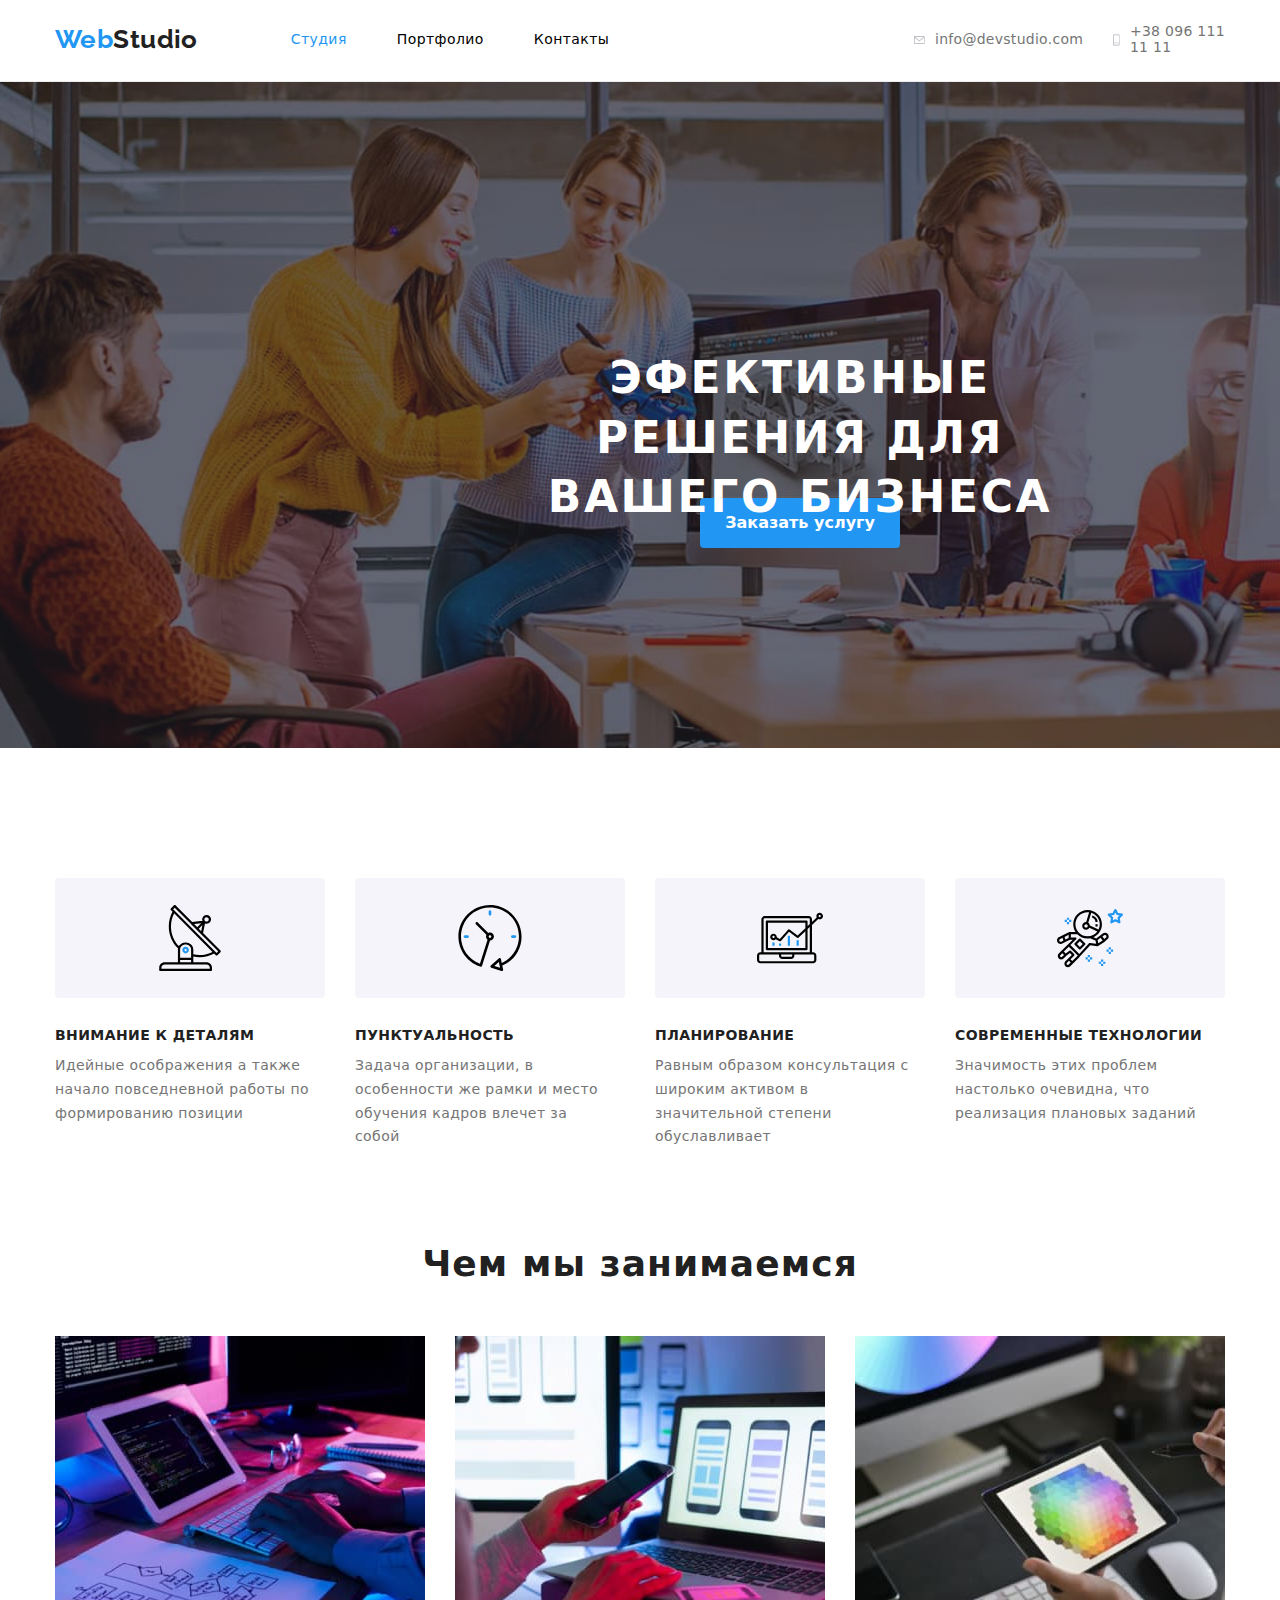
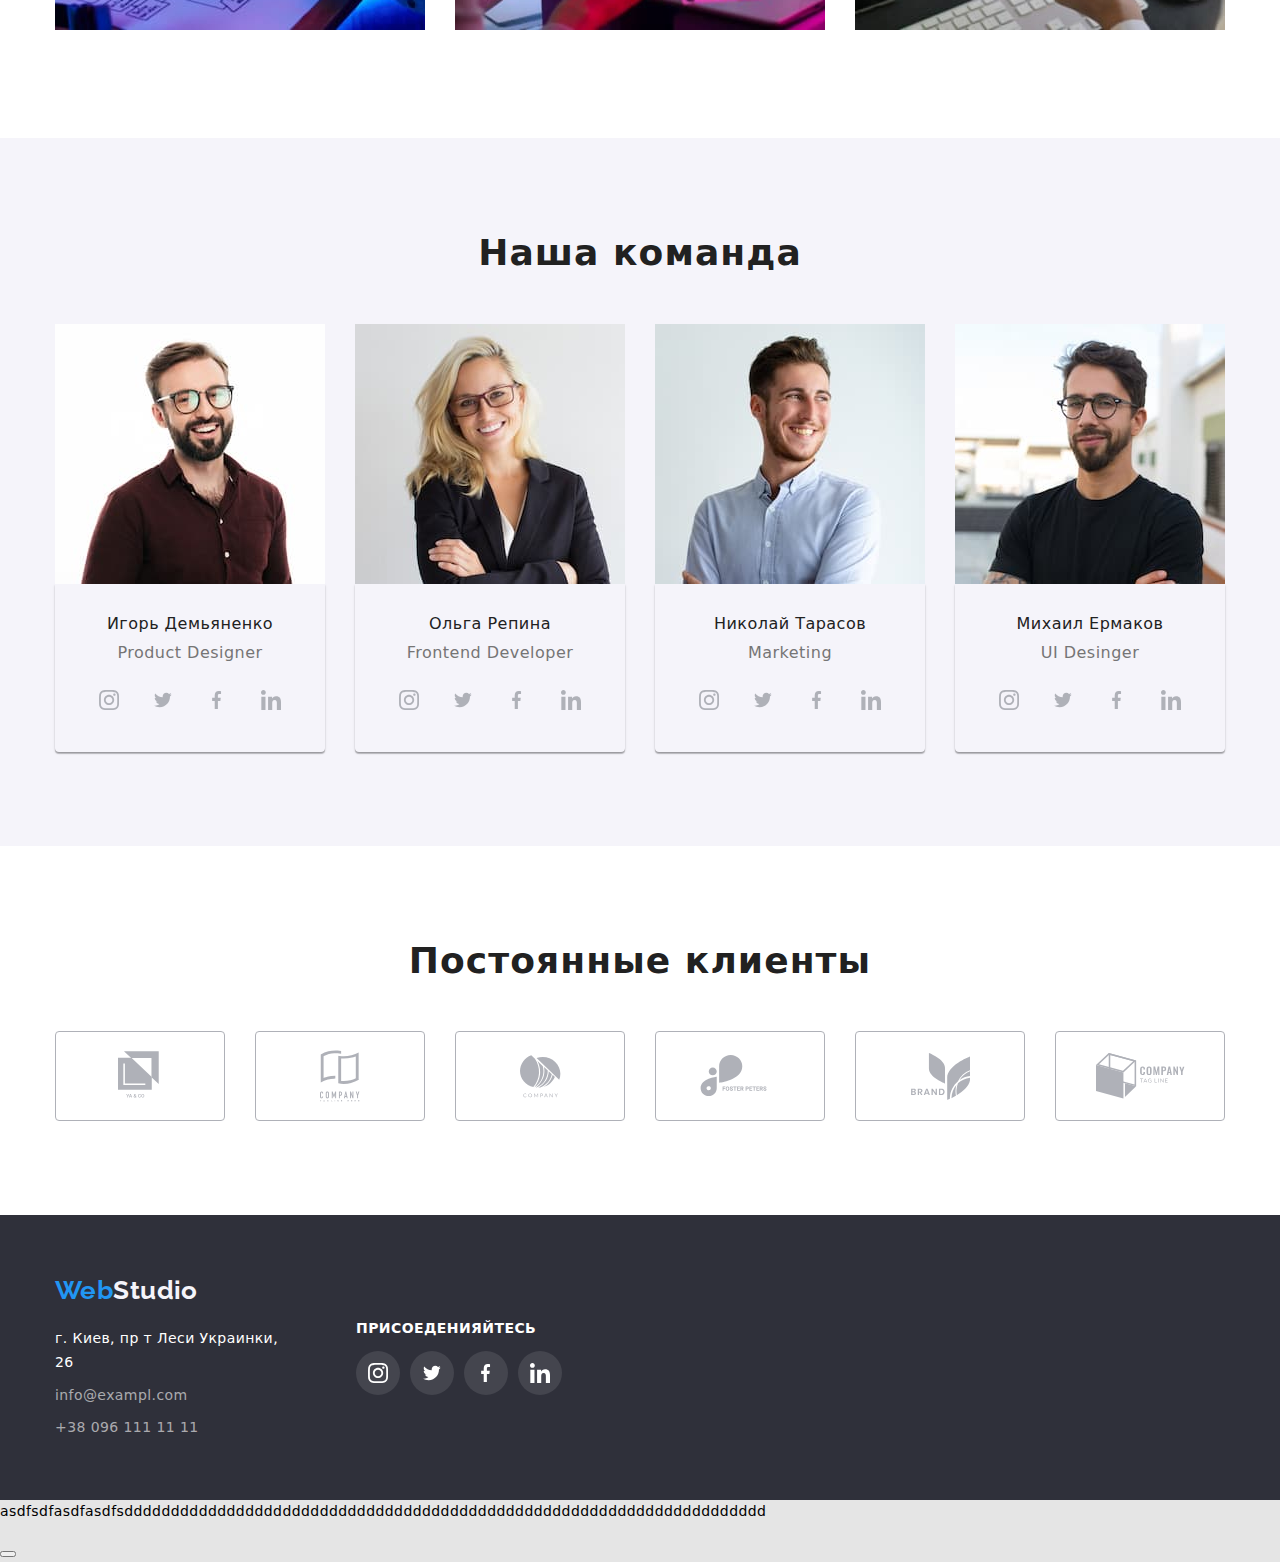
==== index.html @ e620c133 "карточки" ====
<!DOCTYPE html>
<html lang="ru">

<head id="head">
    <meta charset="UTF-8">
    <meta http-equiv="X-UA-Compatible" content="IE=edge">
    <meta name="viewport" content="width=device-width, initial-scale=1.0">
    <title>Document</title>
    <link href="./css/styles.css" rel="stylesheet">
    <link
        href="https://fonts.googleapis.com/css2?family=Raleway:wght@700&family=Roboto:wght@400;500;700;900&display=swap"
        rel="stylesheet">
        <link rel="stylesheet" href="https://cdnjs.cloudflare.com/ajax/libs/modern-normalize/0.2.0/modern-normalize.min.css" />
</head>

<body>
    <header id="dd" class="header new-header">
        <div class="container">
        <nav class="site-nav-a">
            <a class="item-c site-nav link link-web link-black" href="#smd">Web<span>Studio</span></a>
               <ul class="mar site-nav">
                <li class="item">
                    <a class="hd link link-blue"
                        href="https://yakiv88.github.io/goit-markup-hw-01/"><span>Студия</span></a>
                </li>
                <li class="item">
                    <a class="hd link link-blue" href="portfolio.html">Портфолио</a>
                </li>
                <li class="item">
                    <a class=" hd link link-blue" href="">Контакты</a>
                </li> 
            </ul>
        
        </nav>
        <div class="conteiner-u">
         
                <svg class="link-icon-heder  " width="16" height="12">
                    <use href="./images/sprite.svg#icon-mail"></use>
            </svg>
            <a class="cm-header-first item-a link link-blue ul-link-blu kontakt" href="mailto:info@devstudio.com">info@devstudio.com</a>
            
     
            <svg class="link-icon-heder  " width="10" height="16">
                <use href="./images/sprite.svg#icon-mobilka"></use>
            </svg>
                      <a class=" item-b icon-b-header one-item link link-blue ul-link-blu kontakt" href="tel:+380961111111">
            +38 096 111 11 11
                </a>
        </div>
    
        </div>
    </header>
    <main>
        <section class="hero">
            <div class="hero-container">
            <h2 class="hero-name">Hero</h2>
              <div class="efect-hero-container"> 
                  <h1 class="hero-title ">Эфективные решения для вашего бизнеса</h1>
            </div> 
             <button class="button-hero"data-modal-open>Заказать услугу</button>
            </div>
        </section>
        <section class="os">
            <div class="spacial-container">
                    <h2 class=" os-title hero-name">Особенности</h2>
            <ul class="spacial-container-li li-nd">
                <li class="os-item">
                    <div class="container-os-antenna">
                        <svg class="icon-antenna" width="66" height="70">
                            <use href="./images/sprite.svg#icon-antenna"></use>
                        </svg>
                    </div>
                    <div class="os-item-container">
                     <h3 class="osob-h">Внимание к деталям</h3>
                    <p class="osob-p">Идейные осображения а также начало повседневной работы по формированию позиции</p>
                 </div>
                 <li class="os-item">
                        <div class="container-os-antenna">
                            <svg class="icon-antenna" width="66" height="70">
                                <use href="./images/sprite.svg#icon-clock-"></use>
                            </svg>
                        </div>
                    <div class="os-item-container">
                    <h3 class="osob-h">Пунктуальность</h3>
                    <p class="osob-p">Задача организации, в особенности же рамки и место обучения кадров влечет за собой
                    </p> 
                </div>
                </li >
                <li class="os-item">
                    <div class="container-os-antenna">
                        <svg class="icon-antenna" width="66" height="70">
                            <use href="./images/sprite.svg#icon-comp"></use>
                        </svg>
                    </div>
                    <div class="os-item-container">
                    <h3 class="osob-h">Планирование</h3>
                    <p class="osob-p">Равным образом консультация с широким активом в значительной степени обуславливает
                    </p>
                </div>
                </li>
                
                <li class="os-item">
                    <div class="container-os-antenna">
                        <svg class="icon-antenna" width="66" height="70">
                            <use href="./images/sprite.svg#icon-astronavt"></use>
                        </svg>
                    </div>
                    <div class="os-item-container">
                        <h3 class="osob-h">Современные технологии</h3>
                    <p class="p-end osob-p">Значимость этих проблем настолько очевидна, что реализация плановых заданий</p>
                </div>
                </li>
                </ul>
            </div>
            
        </section>
        <section class="we">
            <div class="container-we">
                <h2 class="section-title">Чем мы занимаемся</h2>
                    <ul class="we-ul li-nd">
                <li>
                    <img class="we-img" src="./images/1.jpg" width="370" height="294" alt="1">
                </li>
                <li>
                    <img  class="we-img" src="./images/2.jpg" width="370" height="294" alt="2">
                </li>
                <li>
                    <img  class="we-img" src="./images/3.jpg" width="370" height="294" alt="3">
                </li>
                    </ul>
                </div>
        </section>
            
        <section class="nk">
                       <div class="container-nk">
                   <h2 class="section-title">Наша команда</h2>
                 <ul class="ul-nk li-nd">
                <li class="nk-li">
                    <img class="foto-nk" src="./images/21.jpg" alt="Игорь Демьяненко" width="270" height="260">
                        <div class="container-nk-content">
                            <h3 class="comanda-h">Игорь Демьяненко</h3>
                            <p class="comanda-p">Product Designer</p>
                            <div class="container-nk-icon">
                                <a class="nk-item-link-icon nk-item-link-icon-first" href="" target="_blank" rel="noopener noreferrer">
                                    <svg class="nk-icon" width="20" height="20">
                                        <use href="./images/sprite.svg#icon-foto"></use>
                                    </svg></a>
                                    <a class="nk-item-link-icon" href="" target="_blank" rel="noopener noreferrer">
                                        <svg class="nk-icon" width="20 " height="16">
                                            <use href="./images/sprite.svg#icon-twitter"></use>
                                        </svg></a>
                                    <a class="nk-item-link-icon" href="" target="_blank" rel="noopener noreferrer">
                                        <svg class="nk-icon" width="10" height="20">
                                            <use href="./images/sprite.svg#icon-facebook"></use>
                                        </svg></a>
                                        <a class="nk-item-link-icon" href="" target="_blank" rel="noopener noreferrer">
                                            <svg class="nk-icon" width="20" height="20">
                                                <use href="./images/sprite.svg#icon-instagram"></use>
                                            </svg></a>
                            </div>
                        </div>
                </li>
                <li class="nk-li">
                    <img class="foto-nk" src="./images/22.jpg" alt="Ольга Репина" width="270" height="260">
                        <div class="container-nk-content">
                            <h3 class="comanda-h">Ольга Репина</h3>
                            <p class="comanda-p"> Frontend Developer</p>
                            <div class="container-nk-icon">
                                <a class="nk-item-link-icon nk-item-link-icon-first" href="" target="_blank" rel="noopener noreferrer">
                                    <svg class="nk-icon" width="20" height="20">
                                        <use href="./images/sprite.svg#icon-foto"></use>
                                    </svg></a>
                                <a class="nk-item-link-icon" href="" target="_blank" rel="noopener noreferrer">
                                    <svg class="nk-icon" width="20 " height="16">
                                        <use href="./images/sprite.svg#icon-twitter"></use>
                                    </svg></a>
                                <a class="nk-item-link-icon" href="" target="_blank" rel="noopener noreferrer">
                                    <svg class="nk-icon" width="10" height="20">
                                        <use href="./images/sprite.svg#icon-facebook"></use>
                                    </svg></a>
                                <a class="nk-item-link-icon" href="" target="_blank" rel="noopener noreferrer">
                                    <svg class="nk-icon" width="20" height="20">
                                        <use href="./images/sprite.svg#icon-instagram"></use>
                                    </svg></a>
                            </div>
                        </div>
                </li>
                <li class="nk-li">
                    <img class="foto-nk" src="./images/23.jpg" alt="Николай Тарасов" width="270" height="260">
                        <div class="container-nk-content">
                            <h3 class="comanda-h">Николай Тарасов</h3>
                            <p class="comanda-p"> Marketing</p>
                            <div class="container-nk-icon">
                                <a class="nk-item-link-icon nk-item-link-icon-first" href="" target="_blank" rel="noopener noreferrer">
                                    <svg class="nk-icon" width="20" height="20">
                                        <use href="./images/sprite.svg#icon-foto"></use>
                                    </svg></a>
                                <a class="nk-item-link-icon" href="" target="_blank" rel="noopener noreferrer">
                                    <svg class="nk-icon" width="20 " height="16">
                                        <use href="./images/sprite.svg#icon-twitter"></use>
                                    </svg></a>
                                <a class="nk-item-link-icon" href="" target="_blank" rel="noopener noreferrer">
                                    <svg class="nk-icon" width="10" height="20">
                                        <use href="./images/sprite.svg#icon-facebook"></use>
                                    </svg></a>
                                <a class="nk-item-link-icon" href="" target="_blank" rel="noopener noreferrer">
                                    <svg class="nk-icon" width="20" height="20">
                                        <use href="./images/sprite.svg#icon-instagram"></use>
                                    </svg></a>
                            </div>
                        </div>
                </li>
                <li class="nk-li">
                    <img class="foto-nk" src="./images/24.jpg" alt="Михаил Ермаков" width="270" height="260">
                        <div class="container-nk-content">
                            <h3 class="comanda-h">Михаил Ермаков</h3>
                            <p class="comanda-p">UI Desinger</p>
                         <div class="container-nk-icon">
                            <a class="nk-item-link-icon nk-item-link-icon-first" href="" target="_blank" rel="noopener noreferrer">
                                <svg class="nk-icon" width="20" height="20">
                                    <use href="./images/sprite.svg#icon-foto"></use>
                                </svg></a>
                            <a class="nk-item-link-icon" href="" target="_blank" rel="noopener noreferrer">
                                <svg class="nk-icon" width="20 " height="16">
                                    <use href="./images/sprite.svg#icon-twitter"></use>
                                </svg></a>
                            <a class="nk-item-link-icon" href="" target="_blank" rel="noopener noreferrer">
                                <svg class="nk-icon" width="10" height="20">
                                    <use href="./images/sprite.svg#icon-facebook"></use>
                                </svg></a>
                            <a class="nk-item-link-icon" href="" target="_blank" rel="noopener noreferrer">
                                <svg class="nk-icon" width="20" height="20">
                                    <use href="./images/sprite.svg#icon-instagram"></use>
                                </svg></a>
                         </div>
                        </div>
                </li>
            </ul>
                 </div>
        </section>

<section class="section-post">
    <div class="container-post">
            <h2 class="section-title-post">Постоянные клиенты</h2>
            <ul class="ul-post li-nd">
                <li class="clients-item-li">
                    <a class="clients-item-link link-item-first" href="" target="_blank" rel="noopener noreferrer">
                        <svg class="post-icon" width="45" height="50">
                            <use href="./images/sprite.svg#icon-logo1"></use>
                        </svg></a>
                </li>

                <li class="clients-item-li">
                    <a class="clients-item-link" href="" target="_blank" rel="noopener noreferrer">
                        <svg class="post-icon" width="40" height="52">
                            <use href="./images/sprite.svg#icon-logo2"></use>
                        </svg></a>
                </li>

                <li class="clients-item-li">
                    <a class="clients-item-link" href="" target="_blank" rel="noopener noreferrer">
                        <svg class="post-icon" width="41" height="43">
                            <use href="./images/sprite.svg#icon-logo3"></use>
                        </svg></a>
                </li>

                <li class="clients-item-li">
                    <a class="clients-item-link" href="" target="_blank" rel="noopener noreferrer">
                        <svg class="post-icon" width="80" height="42">
                            <use href="./images/sprite.svg#icon-logo4"></use>
                        </svg></a>
                </li>

                <li class="clients-item-li">
                    <a class="clients-item-link" href="" target="_blank" rel="noopener noreferrer">
                        <svg class="post-icon" width="59" height="47">
                            <use href="./images/sprite.svg#icon-logo5"></use>
                        </svg></a>
                </li>

                <li class="clients-item-li">
                    <a class="clients-item-link" href="" target="_blank" rel="noopener noreferrer">
                        <svg class="post-icon" width="89" height="46">
                            <use href="./images/sprite.svg#icon-logo6"></use>
                        </svg></a>
                </li>
             </ul>
     
    </div>
</section>


    </main>
    <footer class="footer">
        <div class="container-footer-generete">
                <div class="container-fu">
             <a class="link link-web white" href="#header">Web<span>Studio</span></a>
                    <address class="footer-adress footer-link-contact">г. Киев, пр т Леси Украинки, 26</address>
                        <ul class="ul-footer li-nd">
                            <li>
                            <a class="item-fu-mel link-blue footer-link-contact" href="mailto:info@exampl.com">info@exampl.com</a>
                            </li>
                             <li>
                            <a class="item-fu-tel link link-blue footer-link-contact" href="tel:+380961111111">+38 096 111 11 11</a>
                        </li>
                     </ul>
                </div>
        
         <div class="container-fu-two">
            <p class="title-fu-two">Присоеденияйтесь</p>
           <ul class="ul-card-fu-two">
               
               <li class="card-fu-two-li">
                    <a class="card-fu-two card-fu-two-first " href="" target="_blank" rel="noopener noreferrer">
                    <svg class="nk-icon" width="20" height="20">
                        <use href="./images/sprite.svg#icon-foto"></use>
                    </svg></a>
               </li>
                <li class="card-fu-two-li">
                           <a class="card-fu-two " href="" target="_blank" rel="noopener noreferrer">
                    <svg class="nk-icon" width="20 " height="16">
                        <use href="./images/sprite.svg#icon-twitter"></use>
                    </svg></a>
                </li>
                <li class="card-fu-two-li">
                    <a class="card-fu-two " href="" target="_blank" rel="noopener noreferrer">
                    <svg class="nk-icon" width="10" height="20">
                        <use href="./images/sprite.svg#icon-facebook"></use>
                    </svg></a>
                </li>
                <li class="card-fu-two-li">
                    <a class="card-fu-two " href="" target="_blank" rel="noopener noreferrer">
                    <svg class="nk-icon" width="20" height="20">
                        <use href="./images/sprite.svg#icon-instagram"></use>
                    </svg></a>
                </li>
 
           </ul>
                
              
                
               
         </div>
         </div>
    </footer>

    
    <div class="backdrop is-hidden" data-modal>
        <p> 
            asdfsdfasdfasdfsddddddddddddddddddddddddddddddddddddddddddddddddddddddddddddddddddddd
 
        </p>
        <button  data-modal-close>

        </button>

    </div>





<script src="./js/modal.js"></script>
</body>

</html>
---- css/styles.css ----
body {
  background-color:var(--brand-color);
  font-family: 'Roboto', sans-serif;
  font-style:Regular;
  font-size: 14px; 
  line-height: 1.71;
  letter-spacing: 0.03em;
   }

 
:root {
  --brand-color:#E5E5E5;
  --header-color:#FFFFFF;
  --nk-color:#F5F4FA;
  --hero-footer:#2F303A;
  --blue-color:#2196F3;
  --h-color:#212121;
  --brand-letter:#757575;

  --link-font:'Raleway', sans-serif;
  --title-h:font-weight: 500;
 }


h1,
h2,
h3,
h4,
h5,
h6,
p {
  margin-top: 0;
}

.li-nd li, .auth-nav li,
.site-nav li
{ 
  list-style: none;
}



/* -------header----------- */


.header {

  padding-top: 24px;
  padding-bottom: 25px;
  background-color:var(--header-color);
  font-weight: 500;
  border-bottom:1px solid #ECECEC;
}


.container {
  padding-left: 15px;
  padding-right: 15px;
  width: 1200px;
  display:flex;
  justify-items: space-between;
  margin-right: auto;
  margin-left: auto;
}

.site-nav-a {
  display: flex;
  align-items: center;
}

.site-nav  {
  display: flex;
  align-items: center;
}

.cm-header-first {
  margin-right: 30px;
}

.item-p {
  display:flex;

}
.conteiner-u {
  display:flex;
 align-items: center;
 margin-left: 305px;
 
}

.link-icon-heder {
  margin-right: 10px;
}

.site-nav .item +.item {
  margin-left: 50px;
}

.item-c {
  margin-left: 0px;
  margin-right: 93px;
}

.mar {
  margin-top: 0;
  margin-bottom: 0;
  margin-left: 0px;
  padding-left: 0px;
}


/* -----ИКОНКИ----- */
.item-a {
  margin-left: 0px;
  margin-right: 30px;
}

.item-a::before {
  display: inline;
  content: "";
  width: 16px;
  height: 12px; 
 fill:#afb1b8;
}

.item-b {
  margin-left: 0px;
  margin-right: 0px;
}

 .icon-b-header::before {
  display: inline;
  content: "";
  width: 10px;
  height: 16px; 
 }

.link-icon-heder{
  fill:#afb1b8
}

 .link-icon-heder:hover,
.link-icon-heder:focus {
  fill:var(--blue-color);
  cursor: pointer;
}


.link {
  text-decoration: none;
  color: inherit;
}
   
.ul-link-blu {
  line-height: 1.14;
  letter-spacing: 0.02em;
}
.kontakt {
   color:var(--brand-letter);
}


.hd {
padding-top:15px ;
padding-bottom:15px ;
}


.link-blue {
  text-decoration: none;
 
}

.link-blue span {
  color:var(--blue-color);
}

.link-blue:hover,
.link-blue:focus {
  color:var(--blue-color);
}


.link-heder-a {

  padding: 0;
  margin: 0;
  list-style: none;
  display:block
}




/* Cекция герой */

.hero {
  
   padding-bottom:200px;
   padding-top: 200px;
   padding-left:1;
padding-right: 1;
  /* background-color:var(--hero-footer); */
 min-width: 1600px;
   background-image: linear-gradient(rgba(47, 48, 58, 0.4), rgba(47, 48, 58, 0.4)), url('../images/фон героя.jpg');
  /* background-image:linear-gradient(var(--hero-footer),rgba(47, 48, 58, 0.4)),url('../images/фон героя.jpg') ;  */
  background-size: cover;
 
background-attachment: scroll;
   background-position:center;
  background-repeat: no-repeat;


}



.hero-container {
    padding-left: 15px;
  padding-right: 15px;
  display: block;
  align-items: center;
  width: 1200px;
 padding-bottom: 0px;
 padding-top: 15px;
   margin-right: auto;
  margin-left: auto;
}

.hero-name {
  visibility:hidden;
  margin-bottom: 0px;
  padding-top: 0px;}


 .efect-hero-container  {
     padding-right:auto;
   padding-left: auto;
   /* padding-right: 252px;
   padding-left: 252px; */
  display: block;
  min-width: 696px;
  height: 120px;

  margin-top:15px; 
  margin-bottom:30px ;
  padding-right: 265px;
  padding-left: 265px;
}


.hero-title {
  font-weight: 900;
  font-size: 44px;
  margin-top: 0px;
  margin-bottom: 0px;
  line-height: 1.36;
  text-transform: uppercase;
  text-align: center;
  letter-spacing: 0.06em;
  color:var(--header-color);
}


.button-hero {
  display: block;
   height: 50px;
  border-radius: 4px;
  min-width: 200px;
  margin-left: auto;
  margin-right: auto;
  font-weight: 700;
  font-size: 16px;
  background-color:var(--blue-color);
  color:var(--header-color);
  /* box-shadow: 0px 4px 4px rgba(0, 0, 0, 0.15); */
  border: none;

}

.button-hero:hover,
.button-hero:focus {
  background-color:darkblue;
/* background-color: #2196F3; */
border: none;
box-shadow: 0px 4px 4px rgba(0, 0, 0, 0.15);
}







/* секция ОСОБЕННОСТИ */

.os {
  background-color:var( --header-color) ;
 
   padding-top: 94px;
  padding-bottom:94px;
}


.spacial-container {
   padding-left: 15px;
  padding-right: 15px;
  display:block;
  width: 1200px;
   margin-right: auto;
  margin-left: auto;
}

.spacial-container-li {
  display: flex; 
  flex-wrap: wrap;
  padding-left: 0px;
  margin-bottom: 0px;
   margin-left: -30px;
  margin-top: -30px;
}


.os-item{

  margin-top: 30px;
  margin-left: 30px;
 flex-basis: calc((100% - 120px) / 4);
 }


 .os-item-container {
  width: 270px;
  width: 100%; 
  padding: 0;
  display: flex; 
  flex-direction: column;
 
 }

 

.os-title {
  display: flex;
  padding-top: 0px;
} 


 .osob-p {
    margin-right: 10px;
    margin-bottom: 0px;
    
}
 .p-end {
  margin-right: 0px;
}  

.os-item {
 display: flex;
 flex-direction:column;
  }

.osob-h {
  font-weight: 700;
  font-size: 14px;
  line-height: 1.14;
  text-transform: uppercase;
  color:var(--h-color);
  letter-spacing: 0.03em;
  margin-bottom: 10px;
}

.container-os-antenna {
  padding-top: 25px;
  padding-bottom: 25px;
  /* display: block; */
  border-radius: 4px;
  background-color:var(--nk-color);
  background-position: center;
  /* background-size: auto; */
   width: 270px;
  width: 100%; 
  height: 120px;
  padding: 0;
  display: flex; 
  align-items: center;
  justify-content:center;
  margin-bottom: 30px;

}

.icon-antenna {
width: 66px;
height: 70px;
outline: crimson;
}




/* секция МЫ */

.we {  
  background-color:var(--header-color);
 
  padding-bottom: 94px;
}

.container-we {
   padding-left: 15px;
  padding-right: 15px;
  width: 1200px;
  display: block;
  padding-top: 0px;
  margin-right: auto;
  margin-left: auto;
 }

.section-title {
  padding-bottom: 50px;
  margin-bottom: 0px;
}


.we-ul{
  display: flex;
  flex-wrap: wrap;
  /* display: block; */
  padding-left: 0px;
  margin-left: -30px;
  margin-top: -30px;
 }

.we-img {
display:block;
max-width: 100%;
height: auto;  

}
 
 .we-ul li {
  margin-left: 30px;
  margin-top: 30px;
  flex-basis: calc((100% - 90px) / 3);
 
  } 







/* СЕКЦИЯ НАША КОМАНДА */

.nk {
    
  background-color:var(--nk-color);
  padding-bottom:94px;
  padding-top: 94px;
}



.container-nk {
   padding-left: 15px;
  padding-right: 15px;
  width: 1200px;
  display: block;
  margin-right: auto;
  margin-left: auto;
}


.ul-nk {

  display: flex; 
  flex-wrap: wrap;
  padding-left: 0px;
  margin-bottom: 0px;
   margin-left: -30px;
  margin-top: -30px;
  /* text-align: center ; */
}

.ul-nk li {
   margin-top: 30px;
  margin-left: 30px;
   flex-basis: calc((100% - 120px) / 4);


  }





.foto-nk {

display: block;
max-width: 100%;
height: auto;  
 margin: 0px;
  padding: 0px;
 
}

.container-nk-content {
    display: flex;
 /* padding-left: auto;
 padding-right: auto; */
    flex-direction: column;
    justify-content: center;
   padding-top: 30px;
 padding-bottom: 30px;
 /* padding-left: 50px;
 padding-right: 50px; */
 width: 270px;
  box-shadow: 0px 1px 3px rgba(0, 0, 0, 0.12), 0px 1px 1px rgba(0, 0, 0, 0.14), 0px 2px 1px rgba(0, 0, 0, 0.2);
border-radius: 0px 0px 4px 4px;
 /* text-align: center;  */
 
 }





.container-nk-icon {
justify-content:  center;
  margin: 0px;
  display: flex;
   width: 206px;
   width: 100%;
    

   /* margin-left: auto;
   margin-left: auto; */
}



.nk-item-link-icon {
 
  width: 44px;
  height: 44px;
  
    margin-left: 10px;
 }

 .nk-item-link-icon-first {
margin-left: 0px;
 }


 .nk-item-link-icon {

  display: flex;
  justify-content: center;
  align-items: center;
   fill:#afb1b8;
 }



.nk-item-link-icon:hover,
.nk-item-link-icon:focus {
  fill:var(--header-color);
  background-color:var(--blue-color);
  
  border: 1px solid var(--blue-color);
  border-radius: 50%;
}






.comanda-h, .comanda-p  {
   margin-left: auto;
  margin-right: auto; 
  margin-bottom: 0px;
}




.comanda-h {
  font-weight: 500;
  font-size: 16px;
  line-height: 1.19;
  letter-spacing: 0.03em;
  color:var(--h-color);
  margin-bottom: 10px;
}



.section-title {
  font-weight: 700;
  font-size: 36px;
  line-height: 1.17;
  text-align: center;
  letter-spacing: 0.03em;
  color:var(--h-color);
}



.osob-p {
  font-weight:400;
  font-size: 14px;
  line-height: 1.71;
  letter-spacing: 0.03em;
  color:var(--brand-letter);
 }

  .comanda-p {
   font-weight:400;
   font-size: 16px;
   line-height: 1.19;
   letter-spacing: 0.03em;
   color:var(--brand-letter);
   margin-bottom: 16px;
 }






/* ----ПОСТОЯННЫЕ КЛИЕНТЫ-----*/


.section-post {
  background-color:var( --header-color) ;
 
   padding-top: 94px;
  padding-bottom:94px;
}


.container-post {
  flex-direction: column;
justify-content: center ;
 
  padding-left: 15px;
  padding-right: 15px;
  display:block;
  width: 1200px;
  margin-right: auto;
  margin-left: auto;
}



.section-title-post {
  text-align: center;
    margin-bottom: 50px;
 font-weight: 700; 
  line-height: 1.16;
font-style: normal;
 font-size: 36px;
letter-spacing: 0.03em;
color: #212121;


}


.ul-post {
  display: flex;
  margin: 0;
  padding: 0;
}


.clients-item-link{
  
   
  background-color:#FFFFFF;
  background-position: center;


  display: flex;
  justify-content: center;
  align-items: center;
  width: 170px;
  height: 90px;
  border: 1px solid #AFB1B8;
  border-radius: 4px;
  fill:#afb1b8;

  margin-left: 30px;

}
.link-item-first{
 margin-left:  0px;
}

.post-icon {
 background-color:var( --header-color) ;
}


.clients-item-link:hover,
.clients-item-link:focus {
  /* color:var(--blue-color); */
  fill:var(--blue-color);
  border: 1px solid var(--blue-color);
}

 


/* СЕКЦИЯ ПОДВАЛ */

/* ------ИКОНКИ ФУТЕРА-------- */

.container-footer-generete{ 
  display: flex;
flex-direction: row ;
justify-content: flex-start;
align-items:center;
   padding-left: 15px;
  padding-right: 15px;
   width: 1200px;
   margin-right: auto;
  margin-left: auto;
 
}


.container-fu {
  display: block;
  width: 231px;
  /* height: 81px;; */
}


.container-fu-two {  
  margin-left: 70px;
  display:flex;
  width: 206px;
  /* height: 80px; */
  flex-direction:column;
  justify-content: flex-start;
  /* align-items: center; */
   fill:var(--header-color);
   justify-content:  center;
}
 

 
.card-fu-two{
 display: flex;
  justify-content: center;
  align-items: center;
  width: 44px;
  height: 44px;
  margin-left: 10px;
   border: none;
   border-radius: 50%;
  background-color: rgba(255, 255, 255, 0.1);

 }

 .card-fu-two-first {
margin-left: 0px;
 }


.card-fu-two:hover,
.card-fu-two:focus {
  fill:var(--header-color);
  background-color:var(--blue-color);
  
  border: 1px solid var(--blue-color);
  border-radius: 50%;
}

 
.ul-card-fu-two {
  display: flex;
  list-style: none;
   
  margin: 0;
  padding: 0;
}
 


.title-fu-two {
  display: block;
  font-weight:700;
  font-size: 14px;
  line-height: 1.14;
  letter-spacing: 0.03em;
  text-transform: uppercase;
  color:var(--header-color); 
}



 /* .title-fu-two {
  display:flex;
  font-weight:700;
  font-size: 14px;
  line-height: 1.14;
  letter-spacing: 0.03em;
  text-transform: uppercase;
  color:var(--brand-letter);  
   */


.footer {
  
  background-color: var(--hero-footer);
  padding-bottom: 60px;
  padding-top: 60px;
}


.ul-footer {
  padding-left: 0px;
  margin-top: 0px;
  margin-bottom: 0px;
}

.container-fu a {
  display: block;
 
}
.white {
  margin-bottom: 20px;
}

.item-fu-mel {
  margin-bottom: 9px;
}

.footer-link-contact {
  font-weight: 400;
  font-size: 14px;
  line-height: 1.71;
  letter-spacing: 0.03em;
  color: rgba(255, 255, 255, 0.6);
}
  
.footer-adress {
  display: block;
  margin-bottom: 9px;
    font-style: normal;
  font-weight: 400;
  font-size: 14px;
  line-height: 1.71;
  letter-spacing: 0.03em;
  color:var(--header-color);
}

.link-web {
  font-family:var(--link-font);
  font-weight: 700;
  font-size: 26px;
  line-height: 1.2;
  color:var(--blue-color);
}

.link-black span {
  color: #212121;
}

.white span{
  color:#F5F4FA;
}


/* СЕКЦИЯ ПОРТФОЛИО ГЕРОЙ */



.hero-portfolio {
   background-color:var(--header-color);
 
  padding-top: 94px;
  padding-bottom: 94px;
}

.container-potfolio-hero {
   padding-left:15px;
  padding-right: 15px;
  display: flex;
  width: 1200px;
  display: block;
    padding-bottom:0px;
  /* padding-top: 44px; */
  margin-right: auto;
  margin-left: auto;
}

.portfolio-hero-name {
  padding: 0px;
  margin: 0px;
}


.ul-button {
  display: flex;
  margin: 0;
  padding-left: 0;
  justify-content:center;
  align-items:center;
}

.ul-button li {
  display: flex;
  
}

.filter-li {
  display: flex;
border-radius: 4px;
padding: 6px 22px;
  border: 0px;
   background:var(--nk-color);
}

.item-portfolio-filter {
  display: flex;
  margin-left: 8px;
}

.item-portfolio-filter:first-child {
  margin-left: 0px;
}


.filter-li:hover,
.filter-li:focus {
text-decoration: underline;
text-decoration-color:#2196F3;
background-color: #2196F3;
box-shadow: 0px 3px 1px rgba(0, 0, 0, 0.1), 0px 1px 2px rgba(0, 0, 0, 0.08), 0px 2px 2px rgba(0, 0, 0, 0.12);
border-radius: 4px;
color:var(--header-color);
}


.filter-li {
  font-family: 'Roboto', sans-serif;
  font-weight: 500;
  font-size: 16px;
  line-height: 1.62;
  letter-spacing: 0.03em;
  background-color:var(--nk-color);
  color:var(--h-color);
  }

.pointer {
  cursor: pointer;
}



/* раздел  карточки */





.container-card {
   padding-left:15px;
  padding-right: 15px;
   width: 1200px;
  display: block;
  padding-bottom:0px;
  padding-top: 50px;
  margin-right: auto;
  margin-left: auto;

}
.contain-card-link-a {
  display: flex;
  flex-wrap: wrap;
  text-decoration: none;
  margin: 0;
  padding: 0;

}

.project {
  display: flex; 
  flex-wrap: wrap;
  padding-left: 0px;
  margin-bottom: 0px;
   margin-left: -30px;
  margin-top: -30px;
}

.project-li {

  margin-top: 30px;
  margin-left: 30px;
 flex-basis: calc((100% - 90px) / 3);
 }



.foto-item-cart {
  display: block;
  max-width: 100%;
height: auto;  
 margin: 0px;
  padding: 0px;
}



.container-project-li {
  display: block;
 background-color: var(--header-color);
  padding-top: 20px;
  padding-bottom: 20px;
padding-left: 24px;
padding-right: 24px;
 border-bottom: 1px solid #EEEEEE;
  border-left: 1px solid #EEEEEE; 
  border-right: 1px solid #EEEEEE; 
  width: 370px;
 
}

.item-project-h {
margin-bottom: 4px;
   font-weight: 700;
  font-size: 18px;
  line-height: 2;
  letter-spacing: 0.06em;
  color:var(--h-color); 
}

.item-project-p {
  margin-bottom: 0px;
   font-weight: 400;
  font-size: 16px;
  line-height: 1.87;
  letter-spacing: 0.03em;
  color:var(--brand-letter);

}

.project-li a {
  /* display: flex ; */
  margin: 0px;
  padding: 0px;
}

.contain-card-link-a:hover,
.contain-card-link-a:focus {
 outline: none;
cursor: pointer;
color:var(--header-color);
box-shadow: 0px 1px 1px rgba(0, 0, 0, 0.12), 0px 4px 4px rgba(0, 0, 0, 0.06), 1px 4px 6px rgba(0, 0, 0, 0.16);
}.

/* ------ТЕХНОКРЯК--------НАЧАЛО */


 .project-li {
  position: relative;
  
}

  .card-trumb {
   position: relative;
   overflow: hidden;
 } 
  

  .kub {
  position: absolute;
  content:;
  left:0%;
  bottom:0%;
  width: 370px;
  height: 294px;
  background-color:rgba(33, 150, 243, 0.9);
  transform: translate(0%,0%);
  /* opacity: 0; */
  transition: 250ms cubic-bezier(0.4, 0, 0.2, 1);
  transform: translatey(100%);  
 
 }  

.content-texnocrack {
font-weight:400;
font-size: 18px;
line-height: 1.56;
letter-spacing: 0.03em;
color: #FFFFFF;
/* text-align: center; */
margin:0;
padding: 63px 24px;
}


.project-li:hover .kub {
  opacity: 1;
  transform: translatex(0%);
}  


















.page-title {
  font-weight: 900;
  font-size: 44px;
  line-height: 1.36;
  /* align:center; */
  letter-spacing: 0.06em;
  color:var(--header-color);
}
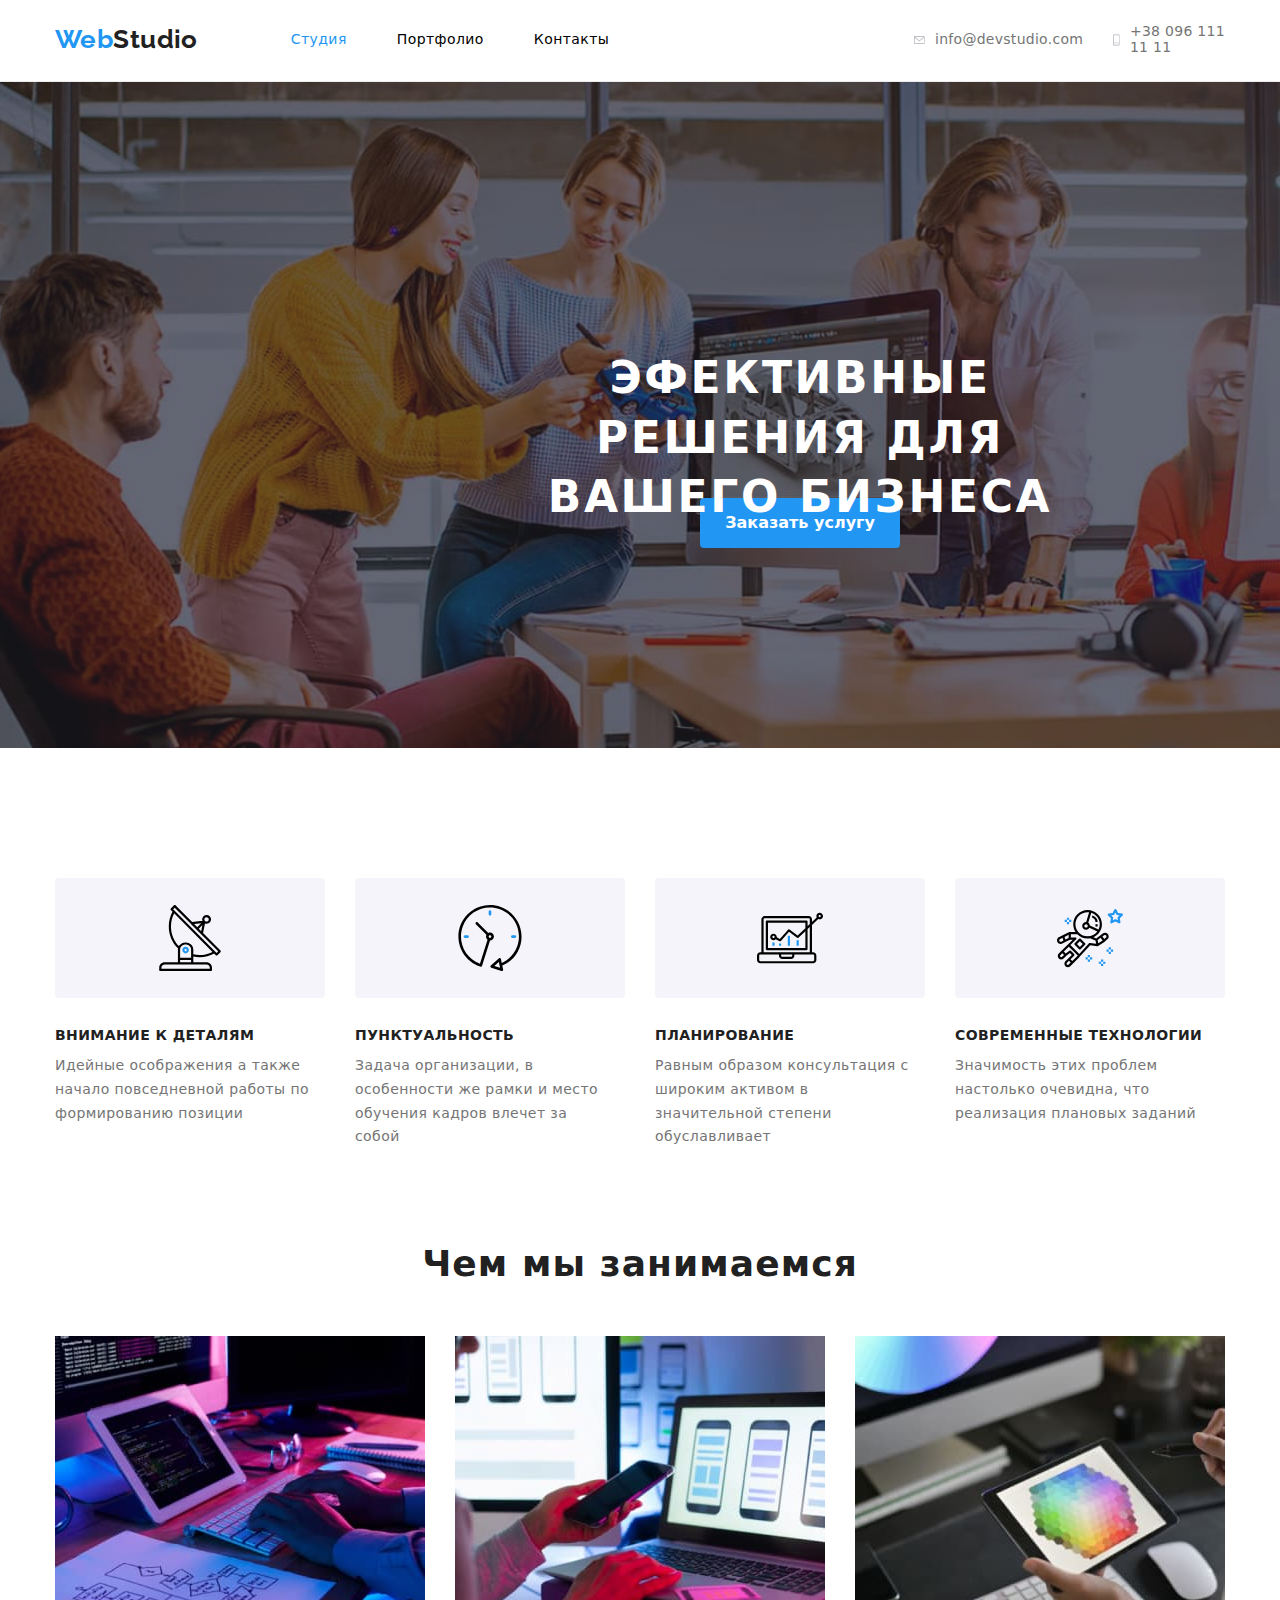
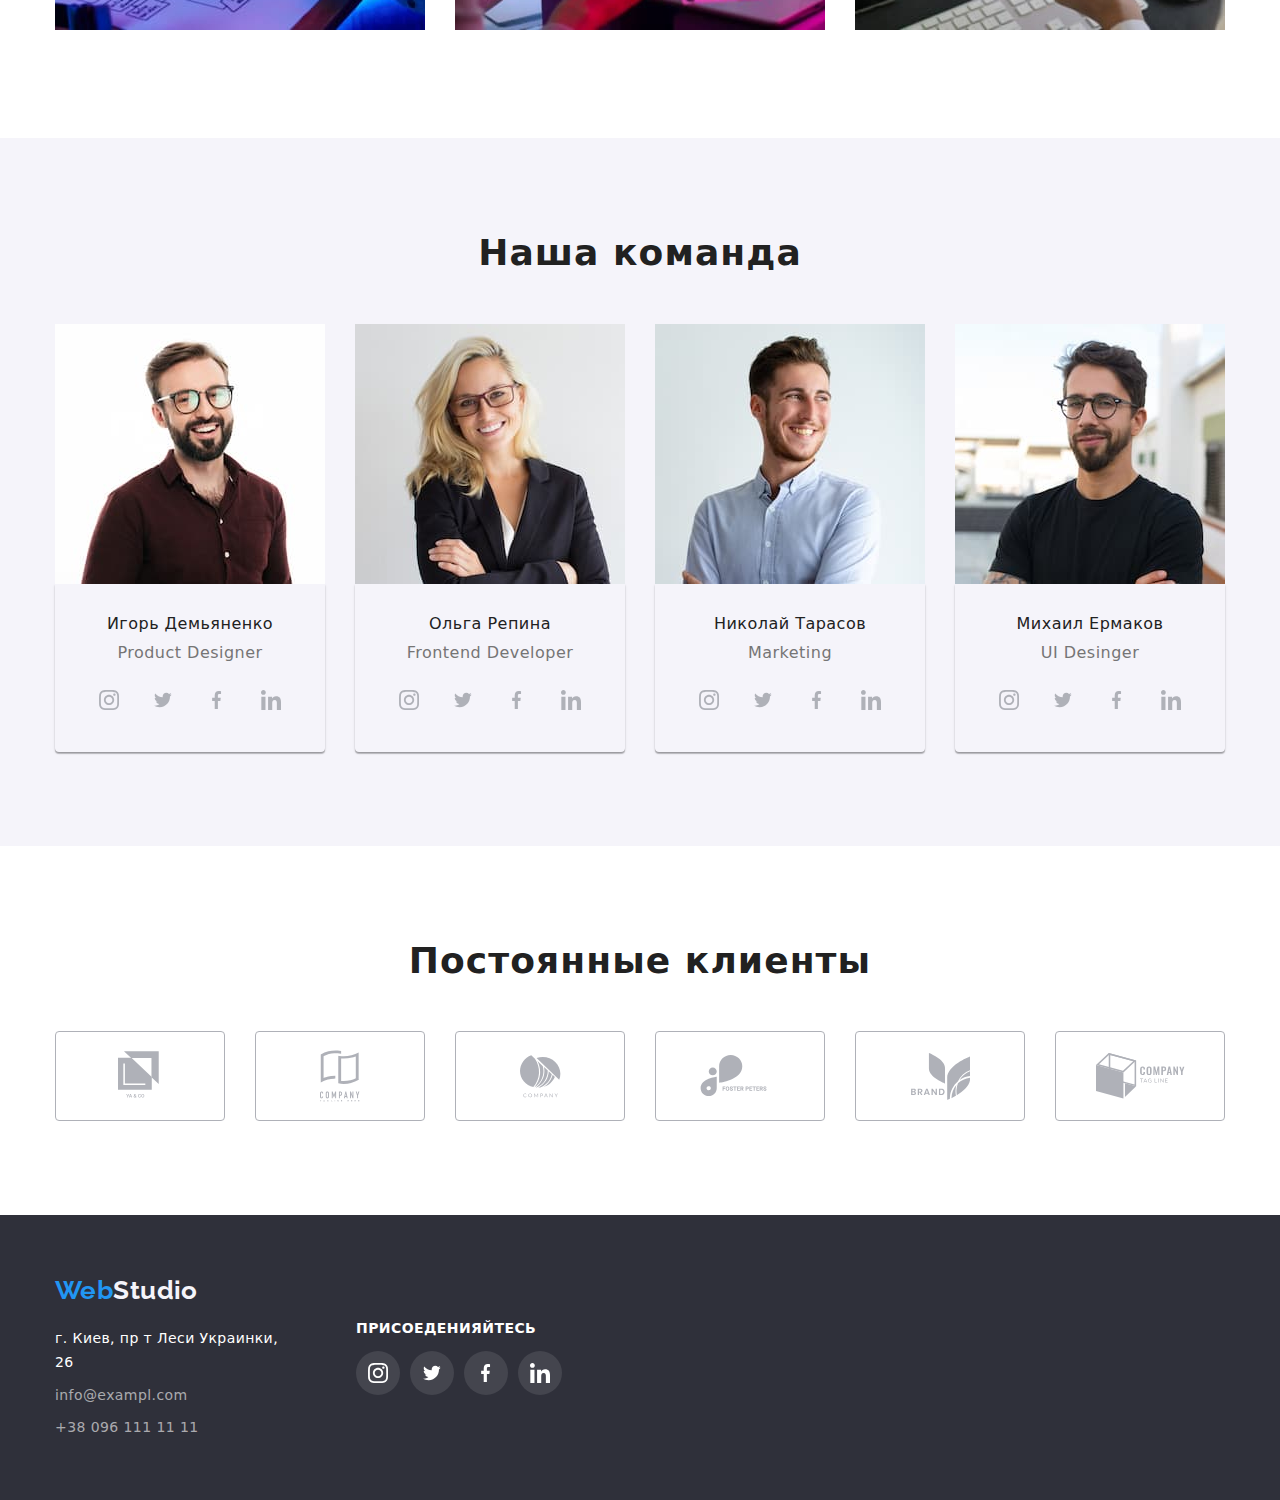
==== commit 94003ea0: "bacdrope" ====
--- a/index.html
+++ b/index.html
@@ -344,17 +344,20 @@
          </div>
     </footer>
 
-    
+   
     <div class="backdrop is-hidden" data-modal>
-        <p> 
-            asdfsdfasdfasdfsddddddddddddddddddddddddddddddddddddddddddddddddddddddddddddddddddddd
- 
-        </p>
-        <button  data-modal-close>
-
-        </button>
-
+       <div class="modal">
+
+       
+              <button class="close-bacdrop" data-modal-close>
+                <svg class="close-svg" width="30" height="30">
+                    <use href="./images/close.svg#icon-close"></use>
+                </svg>
+              </button>
+   
     </div>
+
+</div>
 
 
 
--- a/css/styles.css
+++ b/css/styles.css
@@ -196,21 +196,19 @@
 
 .hero {
   
-   padding-bottom:200px;
-   padding-top: 200px;
-   padding-left:1;
+  padding-bottom:200px;
+  padding-top: 200px;
+  padding-left:1;
 padding-right: 1;
   /* background-color:var(--hero-footer); */
  min-width: 1600px;
-   background-image: linear-gradient(rgba(47, 48, 58, 0.4), rgba(47, 48, 58, 0.4)), url('../images/фон героя.jpg');
+  background-image: linear-gradient(rgba(47, 48, 58, 0.4), rgba(47, 48, 58, 0.4)), url('../images/фон героя.jpg');
   /* background-image:linear-gradient(var(--hero-footer),rgba(47, 48, 58, 0.4)),url('../images/фон героя.jpg') ;  */
   background-size: cover;
  
 background-attachment: scroll;
-   background-position:center;
+  background-position:center;
   background-repeat: no-repeat;
-
-
 }
 
 
@@ -280,7 +278,7 @@
 
 .button-hero:hover,
 .button-hero:focus {
-  background-color:darkblue;
+  background-color:#2196F3;
 /* background-color: #2196F3; */
 border: none;
 box-shadow: 0px 4px 4px rgba(0, 0, 0, 0.15);
@@ -628,8 +626,6 @@
 
 
 
-
-
 /* ----ПОСТОЯННЫЕ КЛИЕНТЫ-----*/
 
 
@@ -1063,6 +1059,9 @@
 color:var(--header-color);
 box-shadow: 0px 1px 1px rgba(0, 0, 0, 0.12), 0px 4px 4px rgba(0, 0, 0, 0.06), 1px 4px 6px rgba(0, 0, 0, 0.16);
 }.
+
+
+
 
 /* ------ТЕХНОКРЯК--------НАЧАЛО */
 
@@ -1104,36 +1103,81 @@
 padding: 63px 24px;
 }
 
-
 .project-li:hover .kub {
-  opacity: 1;
+  /* opacity: 1; */
   transform: translatex(0%);
 }  
 
-
-
-
-
-
-
-
-
-
-
-
-
-
-
-
-
-
-.page-title {
+/* -------ТЕХГОКРЯК КОНЕЦ------- */
+
+
+
+
+/*---------- МОДАЛКА НАЧАЛО------- */
+
+
+.backdrop {
+  position: fixed;
+  top:0;
+  left: 0;
+bottom: 0;
+right: 0;
+  background-color: rgba(0, 0, 0, 0.2);;
+}
+
+.modal { 
+position: absolute;
+top: 50%;
+left: 50%;
+transform: translate(-50%,-50%);
+
+height: 581px;
+width: 528px;
+background-color:#FFFFFF; 
+box-shadow: 0px 1px 3px rgba(0, 0, 0, 0.12), 0px 1px 1px rgba(0, 0, 0, 0.14), 0px 2px 1px rgba(0, 0, 0, 0.2);
+border-radius: 4px;
+}
+ 
+
+.backdrop.is-hidden {
+opacity:0;
+pointer-events: none;
+}
+
+/* ------КНОПКА ЗАКРЫТЬ----- */
+
+
+.close-bacdrop {
+  position: absolute;
+  right: 8px;
+  top: 8px;
+  width: 30px;
+  height: 30px;
+  border-radius:50% ;
+  background-color: #FFFFFF;
+  border: 1px solid rgba(0, 0, 0, 0.1); 
+ 
+}
+
+
+
+ .close-svg {
+   display: inline;
+  content: "";
+  width: 100%;
+  height: 100%;
+  background-color: #FFFFFF;
+ }
+
+ 
+   
+/* .page-title {
   font-weight: 900;
   font-size: 44px;
   line-height: 1.36;
   /* align:center; */
   letter-spacing: 0.06em;
   color:var(--header-color);
-}
-
-
+} */
+
+
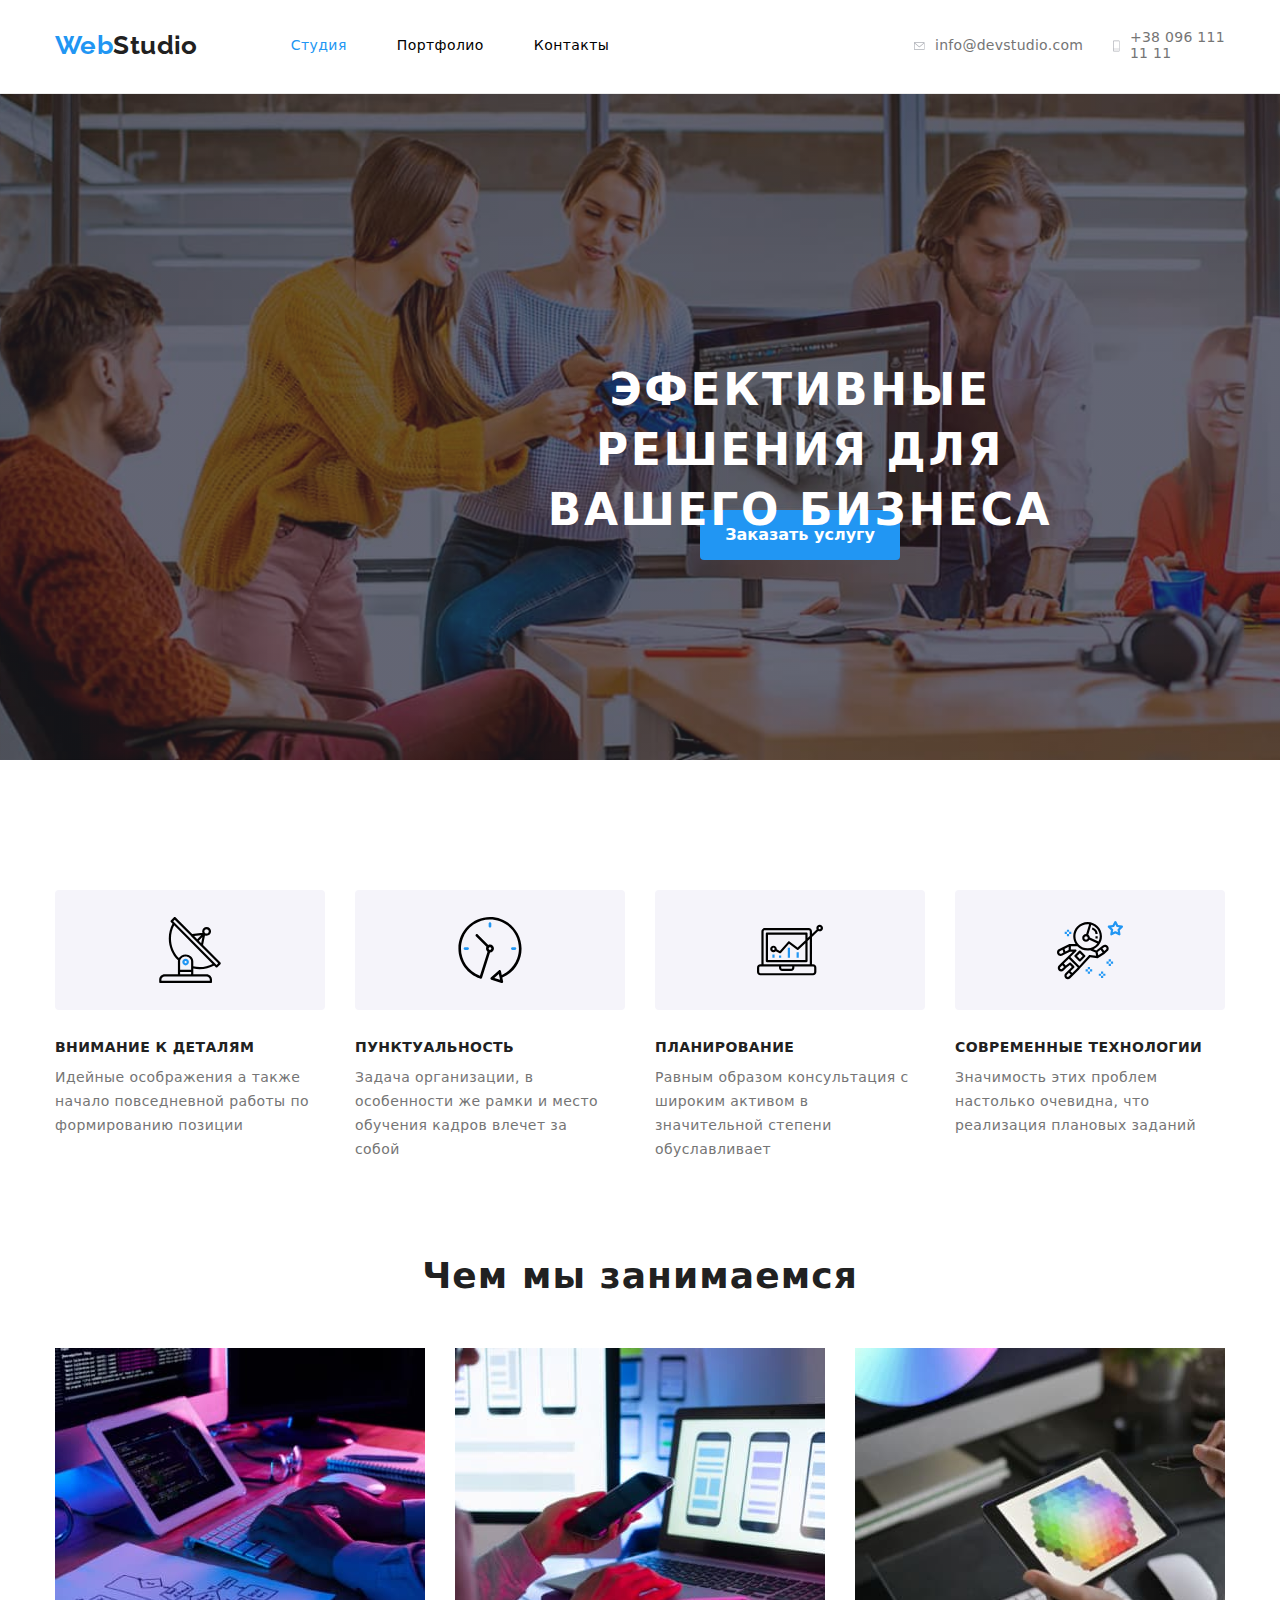
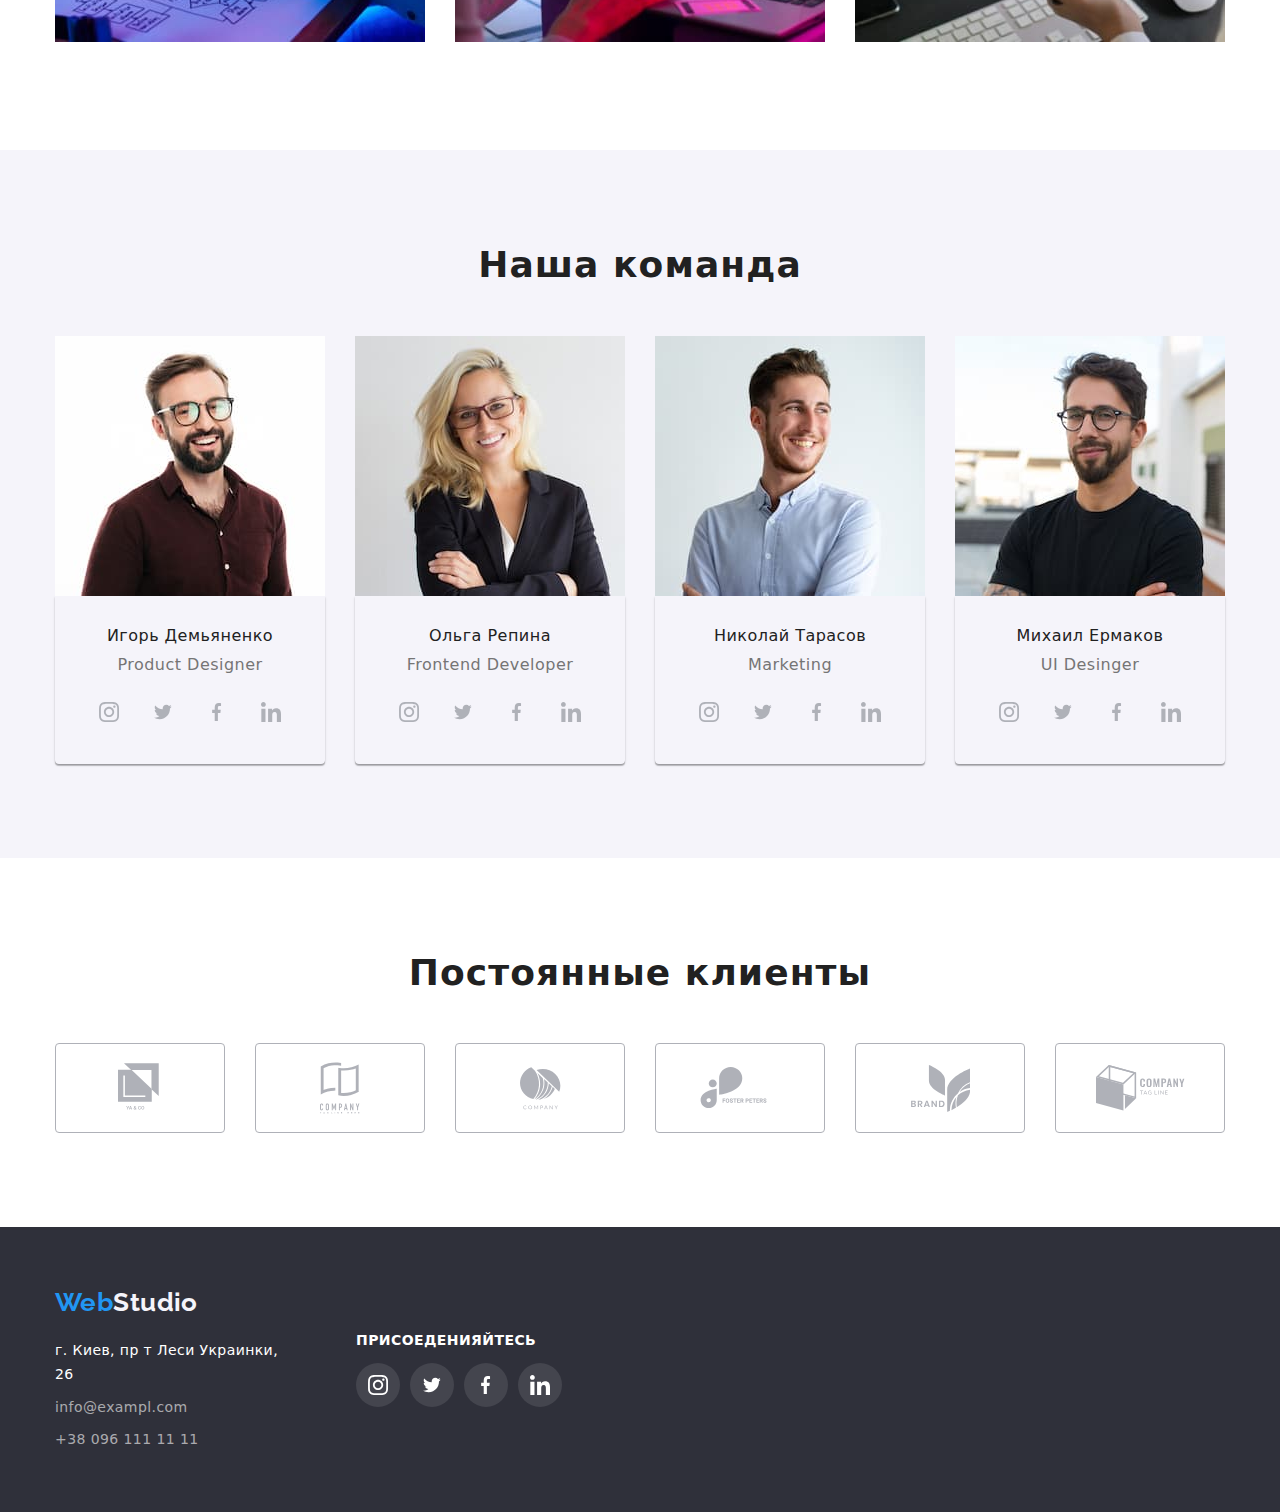
==== commit e78ebae0: "underline" ====
--- a/index.html
+++ b/index.html
@@ -19,9 +19,9 @@
         <nav class="site-nav-a">
             <a class="item-c site-nav link link-web link-black" href="#smd">Web<span>Studio</span></a>
                <ul class="mar site-nav">
-                <li class="item">
-                    <a class="hd link link-blue"
-                        href="https://yakiv88.github.io/goit-markup-hw-01/"><span>Студия</span></a>
+                <li class="item  ">
+                    <a class="hd link link-blue studia"
+                        href=" "><span>Студия</span></a>
                 </li>
                 <li class="item">
                     <a class="hd link link-blue" href="portfolio.html">Портфолио</a>
@@ -51,7 +51,7 @@
         </div>
     </header>
     <main>
-        <section class="hero">
+         <section class="hero">
             <div class="hero-container">
             <h2 class="hero-name">Hero</h2>
               <div class="efect-hero-container"> 
--- a/css/styles.css
+++ b/css/styles.css
@@ -189,7 +189,70 @@
   display:block
 }
 
-
+/* -----ПОЛОСА НА ТЕКУЩЕЙ СТРАНИЦУ СТУДИИ------ */
+ 
+
+ 
+  
+   
+ 
+.studia {
+  position: relative;
+ padding: 10px 0px;
+ display:block; 
+ text-decoration: none;
+  
+}
+
+.studia::after {
+ display: block;
+  content: "";
+  position: absolute;
+  width: 100%; 
+  height: 4px ; 
+  left:0%;
+  bottom:-60%;
+  background-color: #2196F3;;
+  border-radius: 2px;
+   opacity:0;
+  transition: opacity 250ms cubic-bezier(0.4, 0, 0.2, 1); 
+}
+ 
+  .studia:hover::after {
+   opacity: 1;  
+}   
+
+/* -----ПОЛОСА НА ТЕКУЩЕЙ СТРАНИЦУ ПОРТФОЛИО------  */
+
+.portfolio-line {
+  position: relative;
+ padding: 10px 0px;
+ display:block; 
+ text-decoration: none;
+  
+}
+
+.portfolio-line::after {
+ display: block;
+  content: "";
+  position: absolute;
+  width: 100%; 
+  height: 4px ; 
+  left:0%;
+  bottom:-75%;
+  background-color: #2196F3;;
+  border-radius: 2px;
+   opacity:0;
+  transition: opacity 250ms cubic-bezier(0.4, 0, 0.2, 1); 
+}
+ 
+  .portfolio-line:hover::after {
+   opacity: 1;  
+}   
+
+
+
+/* -----ПОЛОСА НА ТЕКУЩЕЙ СТРАНИЦЕ КОНЕЦ------ */
 
 
 /* Cекция герой */
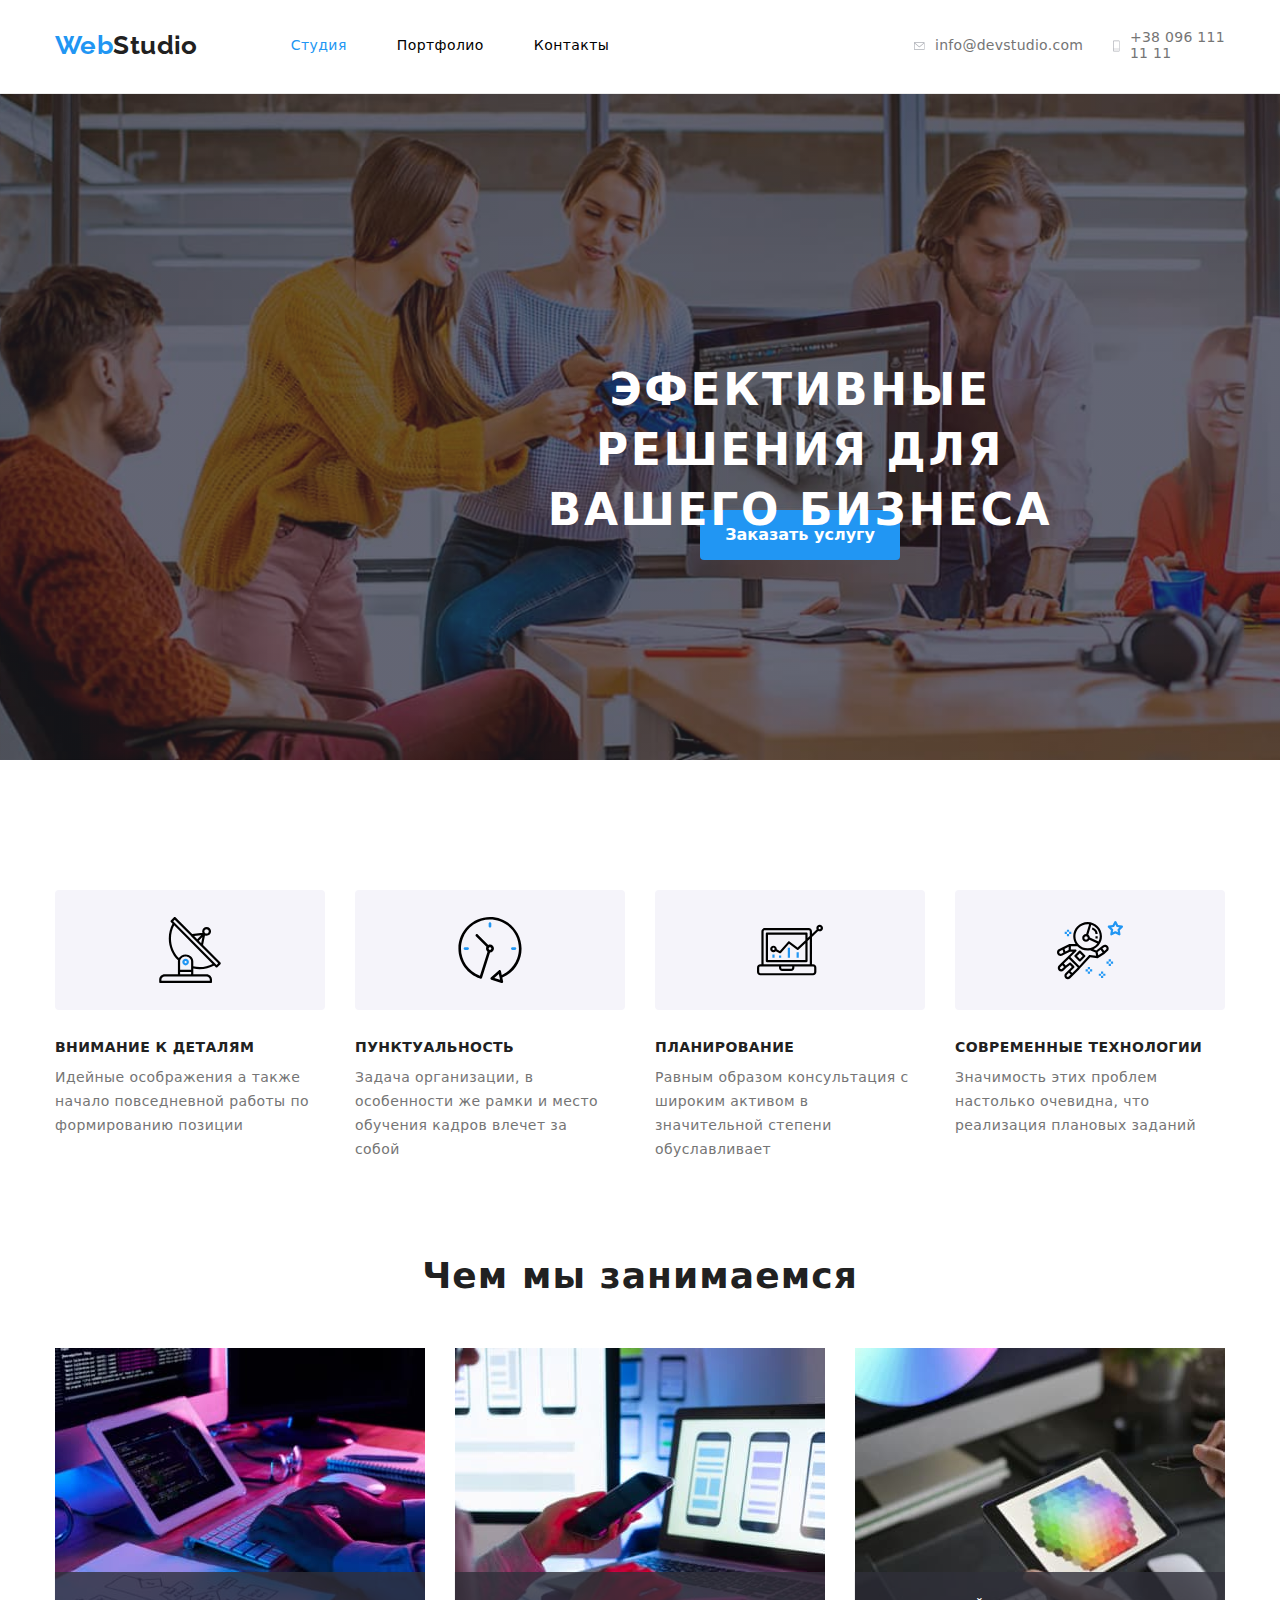
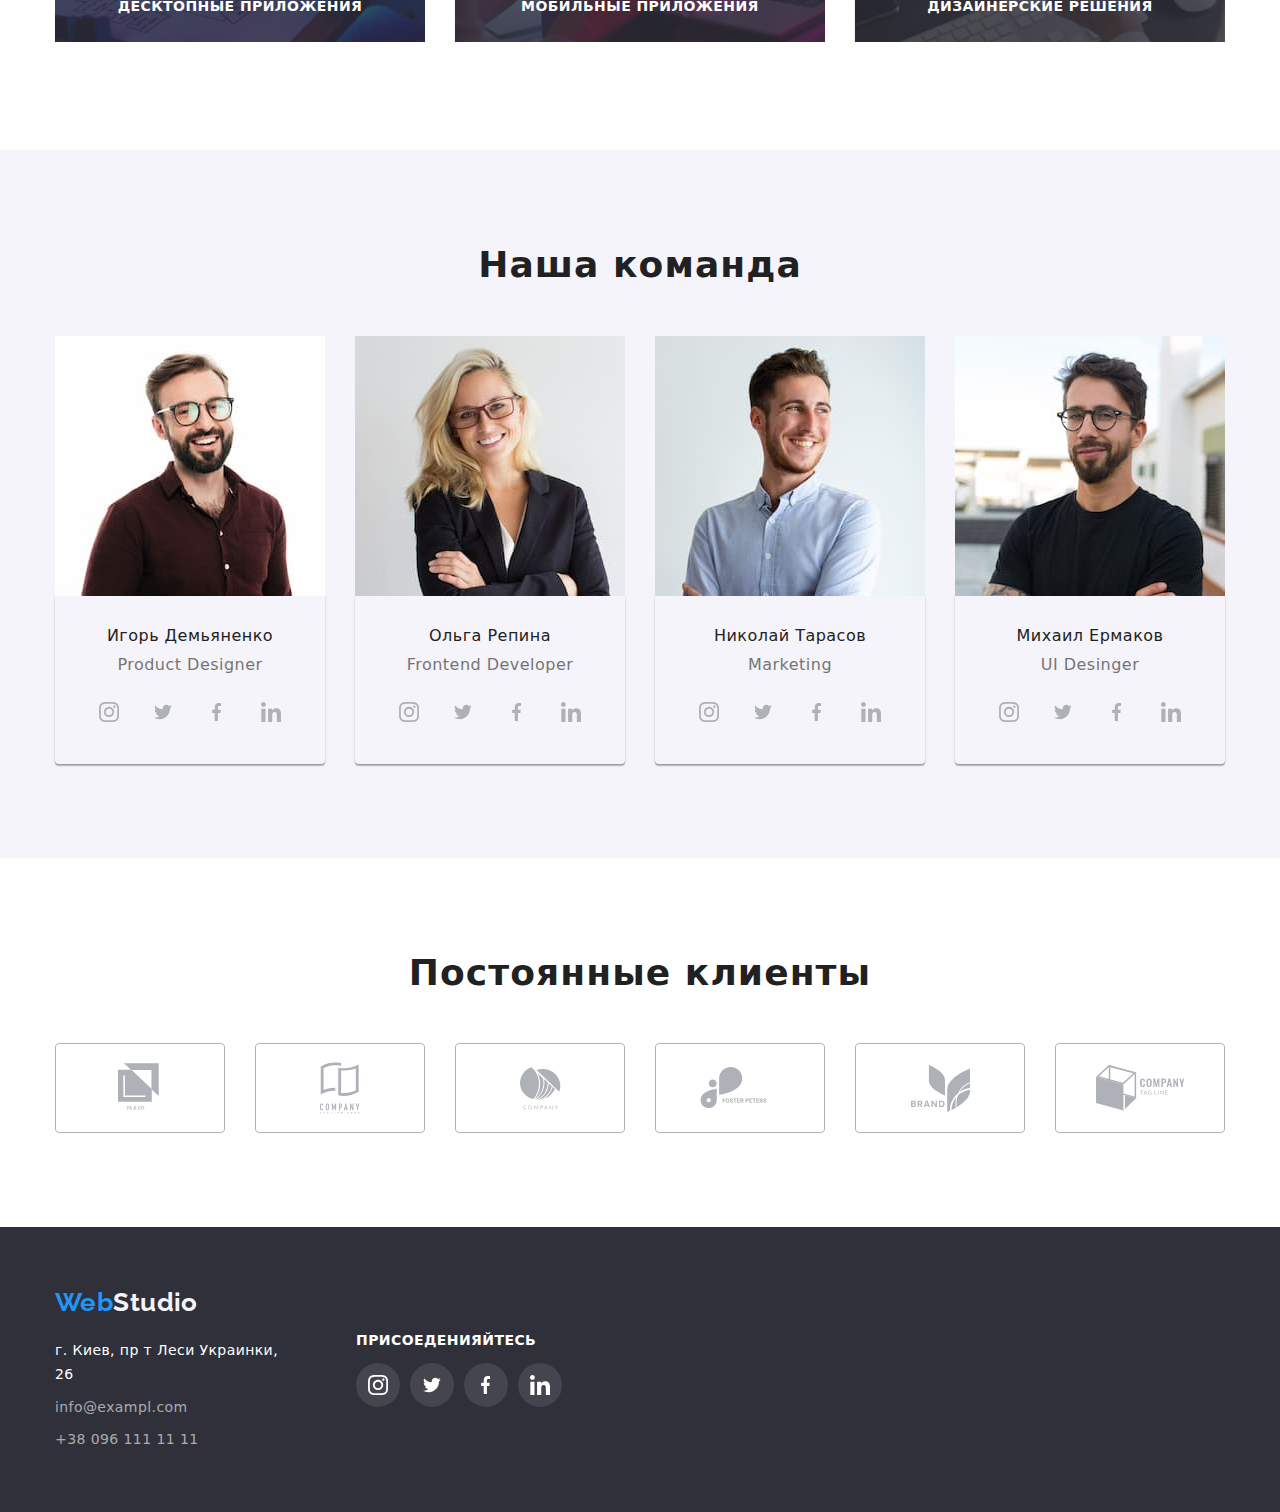
==== commit 9cfcd978: "финиш" ====
--- a/index.html
+++ b/index.html
@@ -118,14 +118,26 @@
             <div class="container-we">
                 <h2 class="section-title">Чем мы занимаемся</h2>
                     <ul class="we-ul li-nd">
+                <li class="we-li">
+                   
+                        <img class="we-img" src="./images/1.jpg" width="370" height="294" alt="1">
+                        <button class="button-we button-we-fist"> Десктопные приложения 
+                    </button>
+               
+                </li>
                 <li>
-                    <img class="we-img" src="./images/1.jpg" width="370" height="294" alt="1">
+              
+                    <img  class="we-img" src="./images/2.jpg" width="370" height="294" alt="2">
+                        <button class="button-we button-we-second"> Мобильные приложения 
+                    </button>
+               
                 </li>
                 <li>
-                    <img  class="we-img" src="./images/2.jpg" width="370" height="294" alt="2">
-                </li>
-                <li>
+                 
                     <img  class="we-img" src="./images/3.jpg" width="370" height="294" alt="3">
+                           <button class="button-we button-we-last"> Дизайнерские решения 
+                    </button>
+               
                 </li>
                     </ul>
                 </div>
--- a/css/styles.css
+++ b/css/styles.css
@@ -506,6 +506,88 @@
  
   } 
 
+.we-img {
+  position: relative;
+ /* padding: 10px 0px; */
+ display:block; 
+ text-decoration: none;
+  
+}
+
+.we-img::after {
+ display: block;
+  content: "";
+  position: absolute;
+  width: 370px; 
+  height: 70px ; 
+  left:0%;
+  bottom:-75%;
+  background-color: #2196F3;;
+  border-radius: 2px;
+   opacity:0;
+  transition: opacity 250ms cubic-bezier(0.4, 0, 0.2, 1); 
+}
+ 
+
+
+/* --------КНОПКИ НА СЕКЦИИ МЫ НАЧАЛО-------- */
+
+
+
+
+.we-ul {
+  position: relative;
+}
+
+
+
+.button-we {
+  display:block;
+  position:absolute;
+  content: "";
+  left:0%;
+  bottom: 0%;
+  width:370px;
+  height: 70px;
+  transform: translate(0%,0%);
+  /* transition: 250ms cubic-bezier(0.4, 0, 0.2, 1); */
+  border: none;
+}
+
+
+.button-we {
+font-family:700;
+font-style: normal;
+font-weight: bold;
+font-size: 14px;
+line-height:1.14px;
+text-align: center;
+letter-spacing: 0.03em;
+text-transform: uppercase; 
+color: #FFFFFF; 
+background: rgba(47, 48, 58, 0.8);
+}
+
+
+.button-we-fist {
+left:0%;
+ bottom: 0%;
+  transform: translate(8.1%,0%);
+}
+
+
+.button-we-second {
+  left:0%;
+ bottom: 0%;
+  transform: translate(116.2%,0%);
+}
+
+
+.button-we-last{
+  left:0%;
+ bottom: 0%;
+  transform: translate(224.3%,0%);
+}
 
 
 
@@ -1131,7 +1213,6 @@
 
  .project-li {
   position: relative;
-  
 }
 
   .card-trumb {
@@ -1139,10 +1220,10 @@
    overflow: hidden;
  } 
   
-
+ 
   .kub {
   position: absolute;
-  content:;
+  content:"";
   left:0%;
   bottom:0%;
   width: 370px;
@@ -1240,7 +1321,4 @@
   line-height: 1.36;
   /* align:center; */
   letter-spacing: 0.06em;
-  color:var(--header-color);
-} */
-
-
+  color:var(--header-color);} */
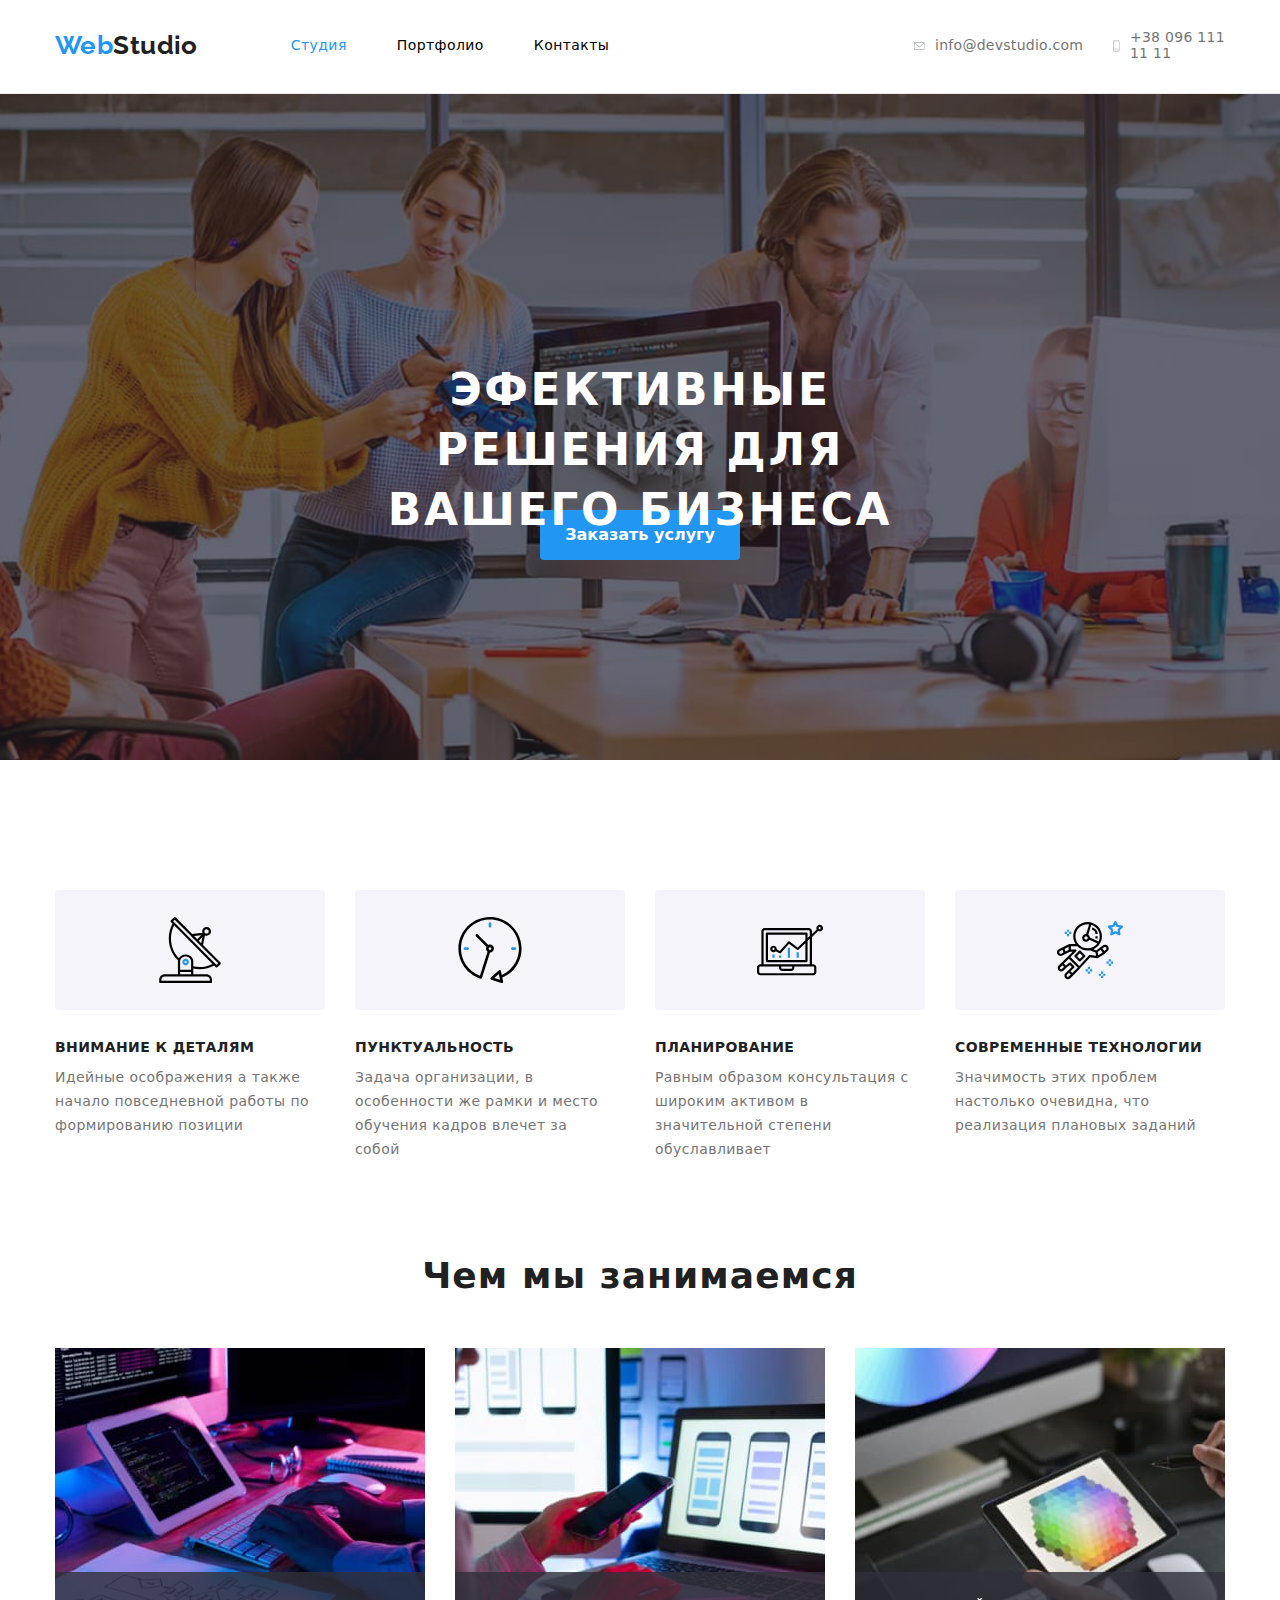
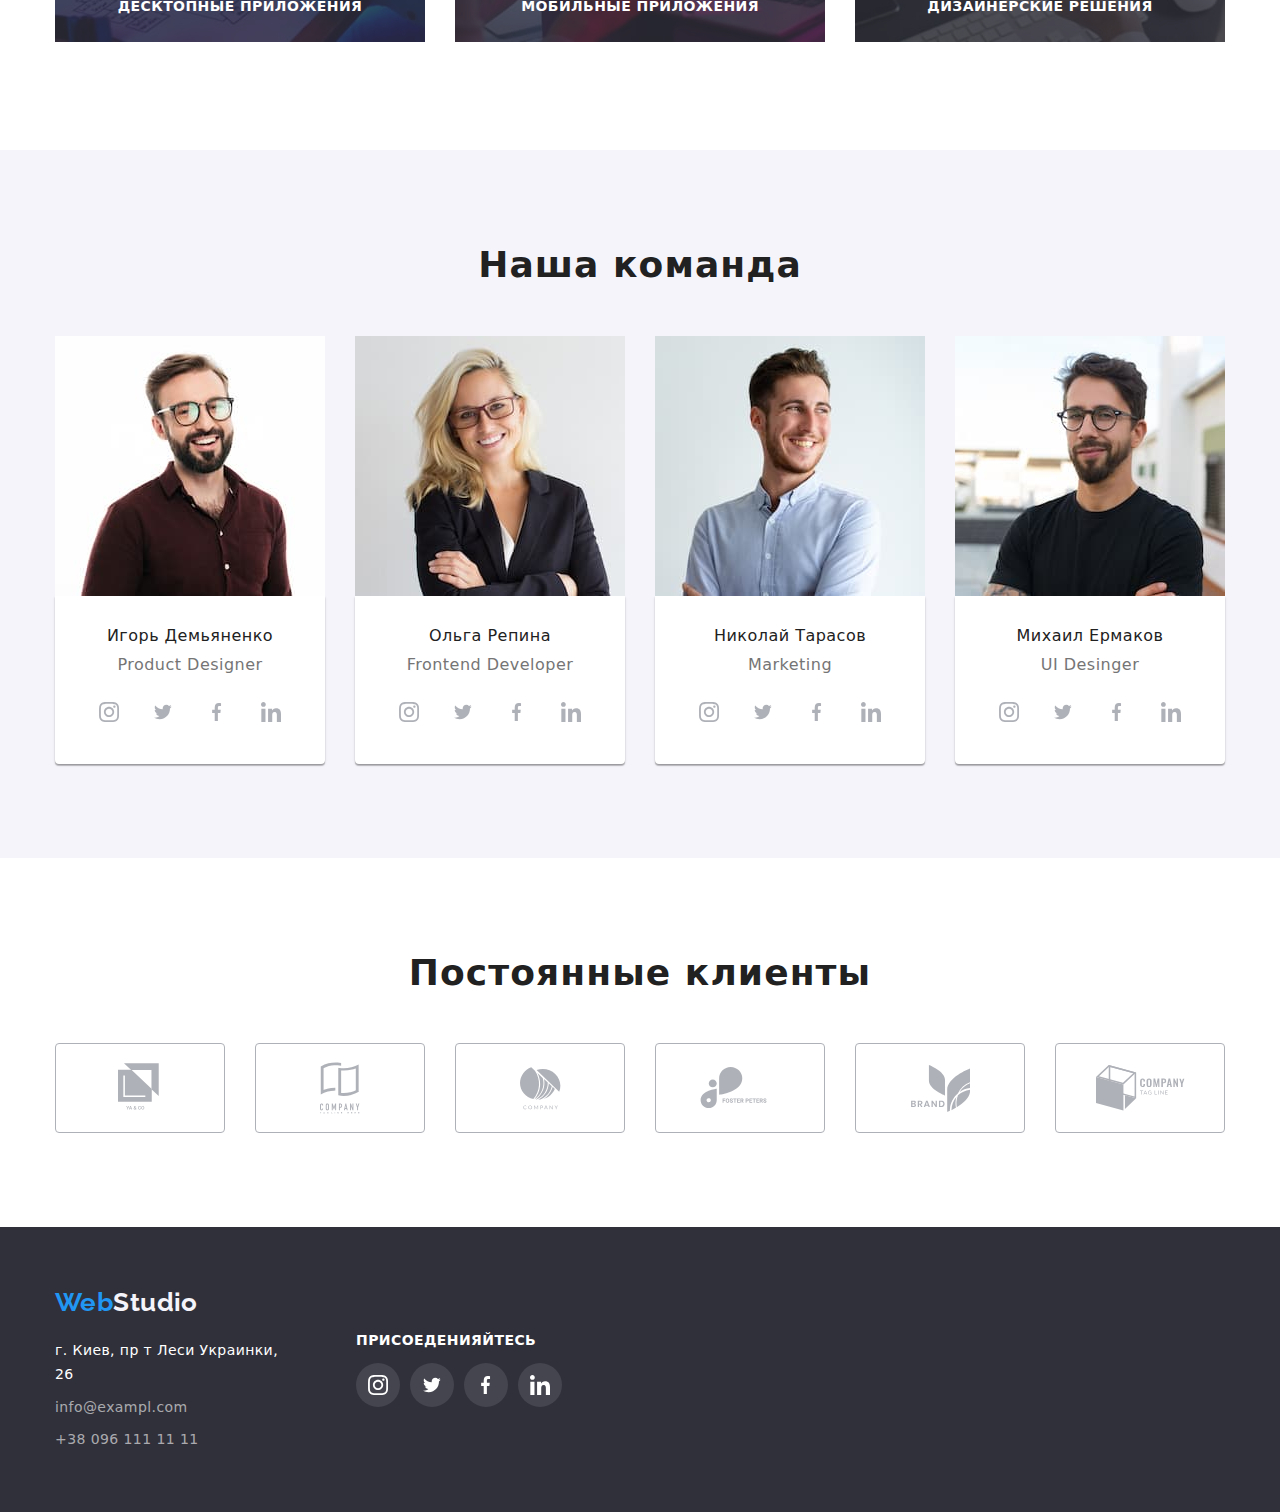
==== commit 0d8d3690: "исправления 1" ====
--- a/index.html
+++ b/index.html
@@ -119,25 +119,25 @@
                 <h2 class="section-title">Чем мы занимаемся</h2>
                     <ul class="we-ul li-nd">
                 <li class="we-li">
-                   
+                    <div class="we-li-conteiner">
                         <img class="we-img" src="./images/1.jpg" width="370" height="294" alt="1">
                         <button class="button-we button-we-fist"> Десктопные приложения 
-                    </button>
-               
-                </li>
-                <li>
-              
-                    <img  class="we-img" src="./images/2.jpg" width="370" height="294" alt="2">
+                        </button>
+                    </div>
+                </li>
+                <li class="we-li">
+                    <div class="we-li-conteiner">
+                        <img  class="we-img" src="./images/2.jpg" width="370" height="294" alt="2">
                         <button class="button-we button-we-second"> Мобильные приложения 
-                    </button>
-               
-                </li>
-                <li>
-                 
-                    <img  class="we-img" src="./images/3.jpg" width="370" height="294" alt="3">
-                           <button class="button-we button-we-last"> Дизайнерские решения 
-                    </button>
-               
+                        </button>
+                    </div>
+                </li>
+                <li class="we-li">
+                    <div class="we-li-conteiner">
+                        <img  class="we-img" src="./images/3.jpg" width="370" height="294" alt="3">
+                        <button class="button-we button-we-last"> Дизайнерские решения 
+                        </button>
+                    </div>
                 </li>
                     </ul>
                 </div>
--- a/css/styles.css
+++ b/css/styles.css
@@ -143,6 +143,8 @@
 .link-icon-heder:focus {
   fill:var(--blue-color);
   cursor: pointer;
+  transition:transform 250ms cubic-bezier(0.4, 0, 0.2, 1);
+  transform: scale(1.2);
 }
 
 
@@ -178,6 +180,8 @@
 .link-blue:hover,
 .link-blue:focus {
   color:var(--blue-color);
+    transition:transform 250ms cubic-bezier(0.4, 0, 0.2, 1);
+  transform: scale(1.2);
 }
 
 
@@ -220,6 +224,8 @@
  
   .studia:hover::after {
    opacity: 1;  
+    transition:transform 250ms cubic-bezier(0.4, 0, 0.2, 1);
+  transform: scale(1.5);
 }   
 
 /* -----ПОЛОСА НА ТЕКУЩЕЙ СТРАНИЦУ ПОРТФОЛИО------  */
@@ -264,12 +270,13 @@
   padding-left:1;
 padding-right: 1;
   /* background-color:var(--hero-footer); */
- min-width: 1600px;
+ max-width: 1600px;
   background-image: linear-gradient(rgba(47, 48, 58, 0.4), rgba(47, 48, 58, 0.4)), url('../images/фон героя.jpg');
   /* background-image:linear-gradient(var(--hero-footer),rgba(47, 48, 58, 0.4)),url('../images/фон героя.jpg') ;  */
   background-size: cover;
- 
-background-attachment: scroll;
+ margin-left: auto;
+ margin-right: auto;
+  background-attachment: scroll;
   background-position:center;
   background-repeat: no-repeat;
 }
@@ -345,6 +352,8 @@
 /* background-color: #2196F3; */
 border: none;
 box-shadow: 0px 4px 4px rgba(0, 0, 0, 0.15);
+ transition:transform 250ms cubic-bezier(0.4, 0, 0.2, 1);
+  transform: scale(1.5);
 }
 
 
@@ -434,11 +443,9 @@
 .container-os-antenna {
   padding-top: 25px;
   padding-bottom: 25px;
-  /* display: block; */
   border-radius: 4px;
   background-color:var(--nk-color);
   background-position: center;
-  /* background-size: auto; */
    width: 270px;
   width: 100%; 
   height: 120px;
@@ -447,7 +454,6 @@
   align-items: center;
   justify-content:center;
   margin-bottom: 30px;
-
 }
 
 .icon-antenna {
@@ -463,7 +469,6 @@
 
 .we {  
   background-color:var(--header-color);
- 
   padding-bottom: 94px;
 }
 
@@ -503,42 +508,26 @@
   margin-left: 30px;
   margin-top: 30px;
   flex-basis: calc((100% - 90px) / 3);
- 
-  } 
-
-.we-img {
+ } 
+
+
+ 
+
+/* --------КНОПКИ НА СЕКЦИИ МЫ НАЧАЛО-------- */
+
+ .we-li-conteiner {
+ content: "";
+ display: block;
+ padding: 0;
+ margin: 0;
+ width: 370px;
+ height: 294px;
+ }
+
+
+.we-li {
   position: relative;
- /* padding: 10px 0px; */
- display:block; 
- text-decoration: none;
-  
-}
-
-.we-img::after {
- display: block;
-  content: "";
-  position: absolute;
-  width: 370px; 
-  height: 70px ; 
-  left:0%;
-  bottom:-75%;
-  background-color: #2196F3;;
-  border-radius: 2px;
-   opacity:0;
-  transition: opacity 250ms cubic-bezier(0.4, 0, 0.2, 1); 
-}
- 
-
-
-/* --------КНОПКИ НА СЕКЦИИ МЫ НАЧАЛО-------- */
-
-
-
-
-.we-ul {
-  position: relative;
-}
-
+}
 
 
 .button-we {
@@ -550,10 +539,8 @@
   width:370px;
   height: 70px;
   transform: translate(0%,0%);
-  /* transition: 250ms cubic-bezier(0.4, 0, 0.2, 1); */
   border: none;
 }
-
 
 .button-we {
 font-family:700;
@@ -569,31 +556,6 @@
 }
 
 
-.button-we-fist {
-left:0%;
- bottom: 0%;
-  transform: translate(8.1%,0%);
-}
-
-
-.button-we-second {
-  left:0%;
- bottom: 0%;
-  transform: translate(116.2%,0%);
-}
-
-
-.button-we-last{
-  left:0%;
- bottom: 0%;
-  transform: translate(224.3%,0%);
-}
-
-
-
-
-
-
 /* СЕКЦИЯ НАША КОМАНДА */
 
 .nk {
@@ -623,20 +585,14 @@
   margin-bottom: 0px;
    margin-left: -30px;
   margin-top: -30px;
-  /* text-align: center ; */
+
 }
 
 .ul-nk li {
    margin-top: 30px;
   margin-left: 30px;
    flex-basis: calc((100% - 120px) / 4);
-
-
   }
-
-
-
-
 
 .foto-nk {
 
@@ -650,23 +606,15 @@
 
 .container-nk-content {
     display: flex;
- /* padding-left: auto;
- padding-right: auto; */
     flex-direction: column;
     justify-content: center;
    padding-top: 30px;
  padding-bottom: 30px;
- /* padding-left: 50px;
- padding-right: 50px; */
  width: 270px;
   box-shadow: 0px 1px 3px rgba(0, 0, 0, 0.12), 0px 1px 1px rgba(0, 0, 0, 0.14), 0px 2px 1px rgba(0, 0, 0, 0.2);
 border-radius: 0px 0px 4px 4px;
- /* text-align: center;  */
- 
- }
-
-
-
+ background-color:var( --header-color);
+ }
 
 
 .container-nk-icon {
@@ -675,20 +623,14 @@
   display: flex;
    width: 206px;
    width: 100%;
-    
-
-   /* margin-left: auto;
-   margin-left: auto; */
-}
-
+ 
+}
 
 
 .nk-item-link-icon {
- 
   width: 44px;
   height: 44px;
-  
-    margin-left: 10px;
+  margin-left: 10px;
  }
 
  .nk-item-link-icon-first {
@@ -697,13 +639,11 @@
 
 
  .nk-item-link-icon {
-
   display: flex;
   justify-content: center;
   align-items: center;
    fill:#afb1b8;
  }
-
 
 
 .nk-item-link-icon:hover,
@@ -713,12 +653,11 @@
   
   border: 1px solid var(--blue-color);
   border-radius: 50%;
-}
-
-
-
-
-
+   transition:transform 250ms cubic-bezier(0.4, 0, 0.2, 1);
+  transform: scale(1.2);
+}
+
+ 
 
 .comanda-h, .comanda-p  {
    margin-left: auto;
@@ -818,12 +757,8 @@
 
 
 .clients-item-link{
-  
-   
   background-color:#FFFFFF;
   background-position: center;
-
-
   display: flex;
   justify-content: center;
   align-items: center;
@@ -832,7 +767,6 @@
   border: 1px solid #AFB1B8;
   border-radius: 4px;
   fill:#afb1b8;
-
   margin-left: 30px;
 
 }
@@ -847,9 +781,10 @@
 
 .clients-item-link:hover,
 .clients-item-link:focus {
-  /* color:var(--blue-color); */
   fill:var(--blue-color);
   border: 1px solid var(--blue-color);
+   transition:transform 250ms cubic-bezier(0.4, 0, 0.2, 1);
+  transform: scale(1.2);
 }
 
  
@@ -919,6 +854,8 @@
   
   border: 1px solid var(--blue-color);
   border-radius: 50%;
+   transition:transform 250ms cubic-bezier(0.4, 0, 0.2, 1);
+  transform: scale(1.2);
 }
 
  
@@ -941,18 +878,6 @@
   text-transform: uppercase;
   color:var(--header-color); 
 }
-
-
-
- /* .title-fu-two {
-  display:flex;
-  font-weight:700;
-  font-size: 14px;
-  line-height: 1.14;
-  letter-spacing: 0.03em;
-  text-transform: uppercase;
-  color:var(--brand-letter);  
-   */
 
 
 .footer {
@@ -1085,6 +1010,8 @@
 box-shadow: 0px 3px 1px rgba(0, 0, 0, 0.1), 0px 1px 2px rgba(0, 0, 0, 0.08), 0px 2px 2px rgba(0, 0, 0, 0.12);
 border-radius: 4px;
 color:var(--header-color);
+ transition:transform 250ms cubic-bezier(0.4, 0, 0.2, 1);
+  transform: scale(1.1);
 }
 
 
@@ -1105,8 +1032,6 @@
 
 
 /* раздел  карточки */
-
-
 
 
 
@@ -1192,7 +1117,6 @@
 }
 
 .project-li a {
-  /* display: flex ; */
   margin: 0px;
   padding: 0px;
 }
@@ -1203,6 +1127,8 @@
 cursor: pointer;
 color:var(--header-color);
 box-shadow: 0px 1px 1px rgba(0, 0, 0, 0.12), 0px 4px 4px rgba(0, 0, 0, 0.06), 1px 4px 6px rgba(0, 0, 0, 0.16);
+ transition:transform 250ms cubic-bezier(0.4, 0, 0.2, 1);
+  transform: scale(1.1);
 }.
 
 
@@ -1248,7 +1174,8 @@
 }
 
 .project-li:hover .kub {
-  /* opacity: 1; */
+  transition:transform 250ms cubic-bezier(0.4, 0, 0.2, 1);
+  /* transform: scale(1.2); */
   transform: translatex(0%);
 }  
 
@@ -1266,26 +1193,36 @@
   left: 0;
 bottom: 0;
 right: 0;
-  background-color: rgba(0, 0, 0, 0.2);;
+  background-color: rgba(0, 0, 0, 0.2);
 }
 
 .modal { 
 position: absolute;
 top: 50%;
 left: 50%;
+/* transform: translate(-50%,-50%); */
 transform: translate(-50%,-50%);
-
 height: 581px;
 width: 528px;
 background-color:#FFFFFF; 
 box-shadow: 0px 1px 3px rgba(0, 0, 0, 0.12), 0px 1px 1px rgba(0, 0, 0, 0.14), 0px 2px 1px rgba(0, 0, 0, 0.2);
 border-radius: 4px;
+   /* transition-property: background-color, transform;
+  transition-duration: 5000ms;
+  transition-timing-function: linear;
+  transition-delay: 0;
+ transition:transform 5550ms ;
+  transform: scale(2);  
+ opacity:1;
+  */
 }
  
 
 .backdrop.is-hidden {
-opacity:0;
+ 
+ opacity:0;
 pointer-events: none;
+ 
 }
 
 /* ------КНОПКА ЗАКРЫТЬ----- */
@@ -1300,6 +1237,7 @@
   border-radius:50% ;
   background-color: #FFFFFF;
   border: 1px solid rgba(0, 0, 0, 0.1); 
+   
  
 }
 
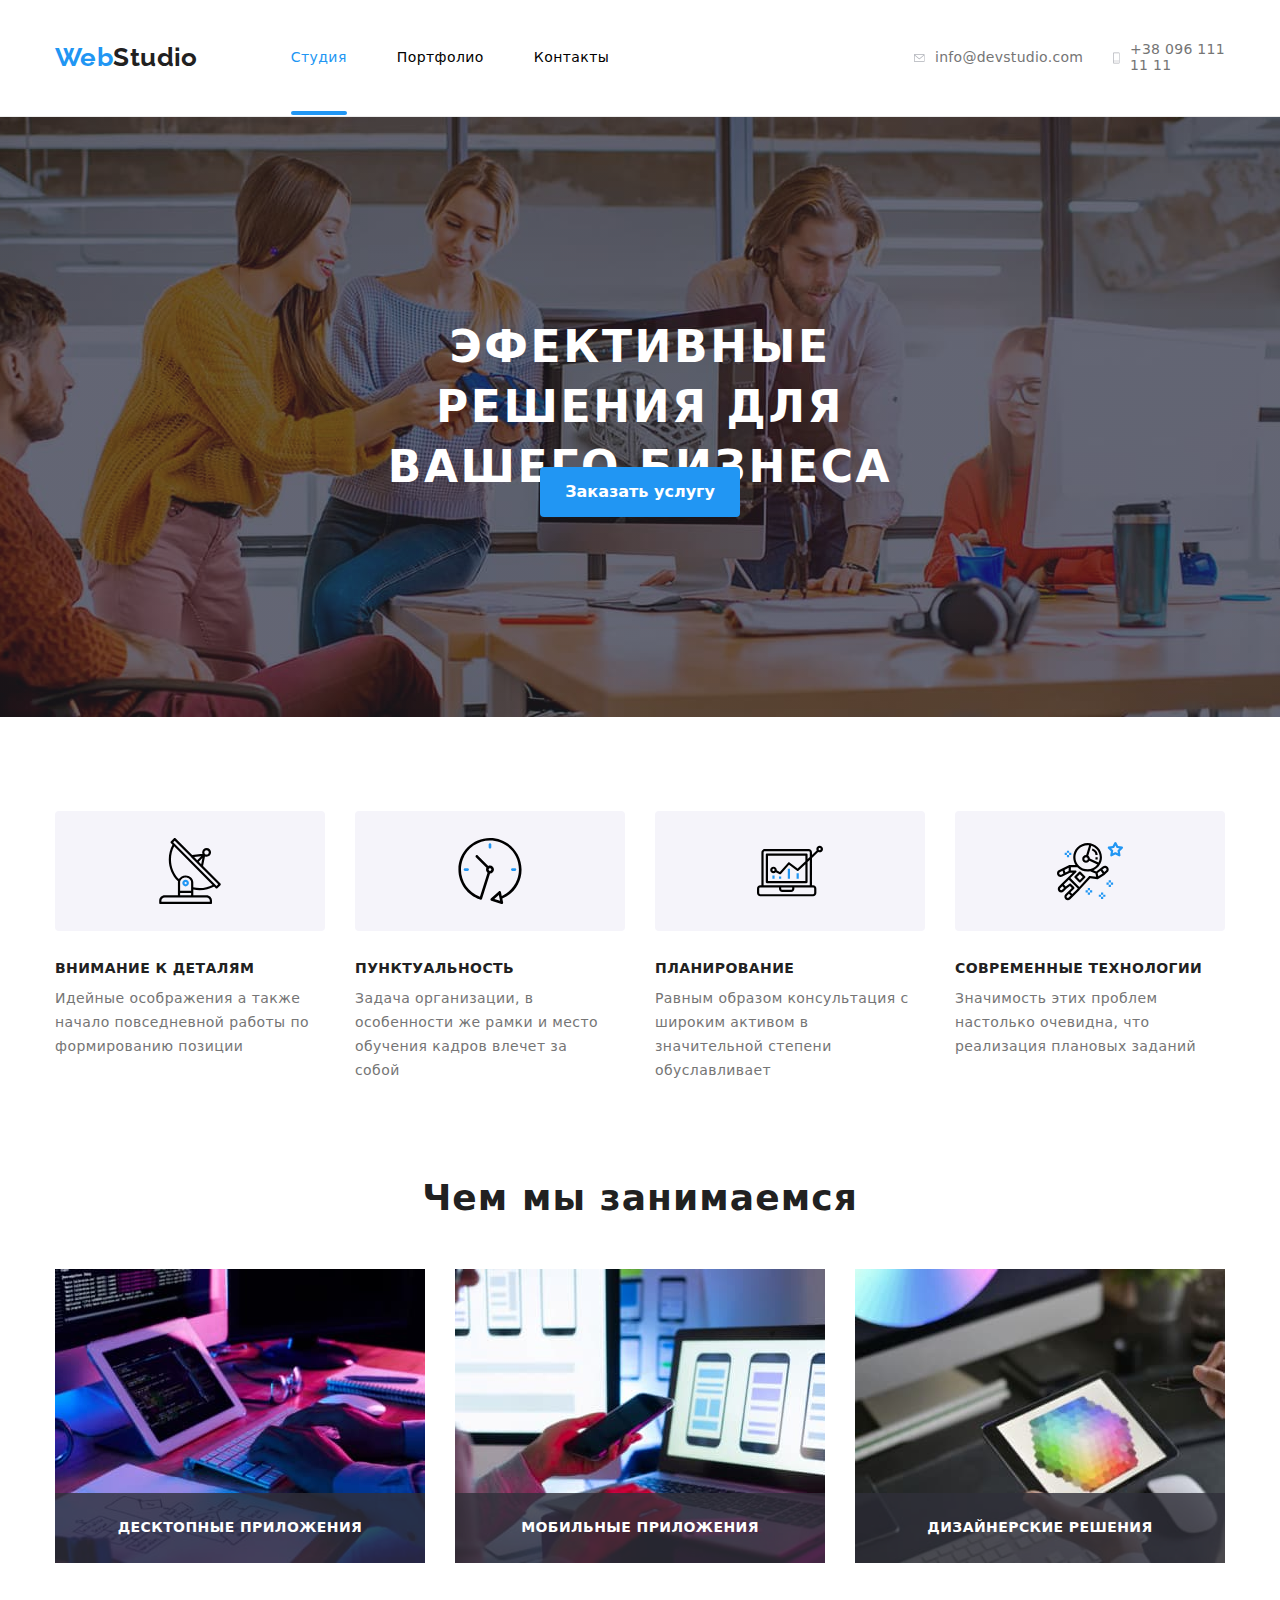
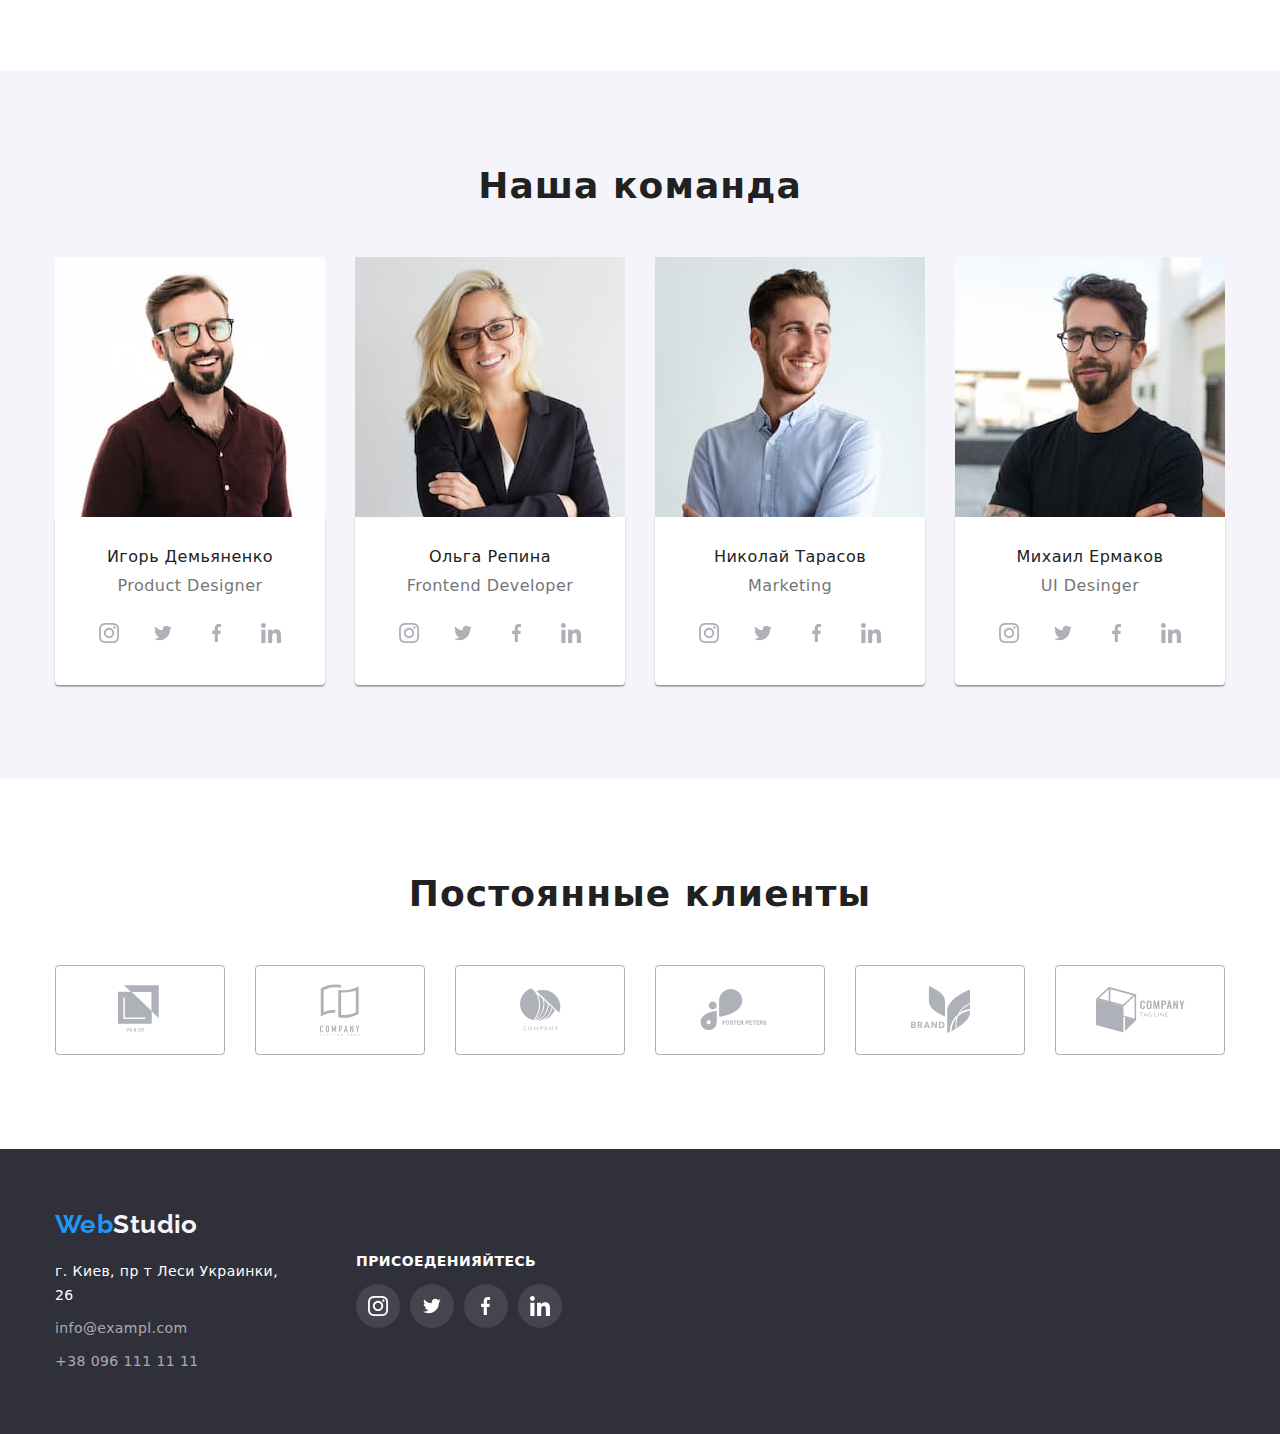
==== commit f38fc650: "исправления 2" ====
--- a/index.html
+++ b/index.html
@@ -10,6 +10,7 @@
     <link
         href="https://fonts.googleapis.com/css2?family=Raleway:wght@700&family=Roboto:wght@400;500;700;900&display=swap"
         rel="stylesheet">
+        <link rel="stylesheet" href="https://cdnjs.cloudflare.com/ajax/libs/animate.css/4.1.1/animate.min.css" />
         <link rel="stylesheet" href="https://cdnjs.cloudflare.com/ajax/libs/modern-normalize/0.2.0/modern-normalize.min.css" />
 </head>
 
@@ -20,14 +21,15 @@
             <a class="item-c site-nav link link-web link-black" href="#smd">Web<span>Studio</span></a>
                <ul class="mar site-nav">
                 <li class="item  ">
-                    <a class="hd link link-blue studia"
+                    <a class="  ddd studia"
                         href=" "><span>Студия</span></a>
+                        <!-- hd link  link-blue -->
                 </li>
                 <li class="item">
-                    <a class="hd link link-blue" href="portfolio.html">Портфолио</a>
+                    <a class="hd  link link-blue " href="portfolio.html">Портфолио</a>
                 </li>
                 <li class="item">
-                    <a class=" hd link link-blue" href="">Контакты</a>
+                    <a class="hd link link-blue " href="">Контакты</a>
                 </li> 
             </ul>
         
@@ -49,11 +51,12 @@
         </div>
     
         </div>
+    <!-- animate__animated animate__backInRight -->
     </header>
     <main>
          <section class="hero">
             <div class="hero-container">
-            <h2 class="hero-name">Hero</h2>
+            <h2 class="hero-name visually-hidden">Hero</h2>
               <div class="efect-hero-container"> 
                   <h1 class="hero-title ">Эфективные решения для вашего бизнеса</h1>
             </div> 
@@ -62,7 +65,7 @@
         </section>
         <section class="os">
             <div class="spacial-container">
-                    <h2 class=" os-title hero-name">Особенности</h2>
+                    <h2 class=" os-title hero-name visually-hidden">Особенности</h2>
             <ul class="spacial-container-li li-nd">
                 <li class="os-item">
                     <div class="container-os-antenna">
@@ -359,10 +362,8 @@
    
     <div class="backdrop is-hidden" data-modal>
        <div class="modal">
-
-       
               <button class="close-bacdrop" data-modal-close>
-                <svg class="close-svg" width="30" height="30">
+                <svg class="close-svg" width=" " height=" ">
                     <use href="./images/close.svg#icon-close"></use>
                 </svg>
               </button>
--- a/css/styles.css
+++ b/css/styles.css
@@ -45,8 +45,8 @@
 
 .header {
 
-  padding-top: 24px;
-  padding-bottom: 25px;
+  padding-top: 32px;
+  padding-bottom: 32px;
   background-color:var(--header-color);
   font-weight: 500;
   border-bottom:1px solid #ECECEC;
@@ -139,7 +139,7 @@
   fill:#afb1b8
 }
 
- .link-icon-heder:hover,
+.link-icon-heder:hover,
 .link-icon-heder:focus {
   fill:var(--blue-color);
   cursor: pointer;
@@ -147,6 +147,10 @@
   transform: scale(1.2);
 }
 
+.hd:hover {
+  transition:transform 250ms cubic-bezier(0.4, 0, 0.2, 1);
+  transform: scale(1.2);
+}
 
 .link {
   text-decoration: none;
@@ -159,12 +163,6 @@
 }
 .kontakt {
    color:var(--brand-letter);
-}
-
-
-.hd {
-padding-top:15px ;
-padding-bottom:15px ;
 }
 
 
@@ -193,53 +191,67 @@
   display:block
 }
 
-/* -----ПОЛОСА НА ТЕКУЩЕЙ СТРАНИЦУ СТУДИИ------ */
- 
-
- 
-  
-   
- 
-.studia {
+/* -----ПОДЧЕРКИВАНИЕ НА ТЕКУЩЕЙ СТРАНИЦе СТУДИИ------ */
+ 
+
+  .studia {
   position: relative;
- padding: 10px 0px;
+ padding: 11px 0px;
  display:block; 
  text-decoration: none;
-  
-}
+  color:var(--blue-color);
+}
+ 
+
+
+
 
 .studia::after {
- display: block;
+  display: block;
   content: "";
   position: absolute;
   width: 100%; 
   height: 4px ; 
   left:0%;
-  bottom:-60%;
-  background-color: #2196F3;;
+  bottom:-75%;
+  background-color: #2196F3;
   border-radius: 2px;
-   opacity:0;
-  transition: opacity 250ms cubic-bezier(0.4, 0, 0.2, 1); 
-}
- 
+   opacity:1;
+  transition: translate 250ms cubic-bezier(0.4, 0, 0.2, 1); 
+}
+
   .studia:hover::after {
-   opacity: 1;  
-    transition:transform 250ms cubic-bezier(0.4, 0, 0.2, 1);
+    color:var(--blue-color);
+ transition:transform 250ms cubic-bezier(0.4, 0, 0.2, 1);
   transform: scale(1.5);
 }   
 
+
+/* обий клас текушей страницы смещение */
+.ddd:hover {
+ transition:transform 250ms cubic-bezier(0.4, 0, 0.2, 1);
+  transform: translatex(2px);
+}
+
+
+
 /* -----ПОЛОСА НА ТЕКУЩЕЙ СТРАНИЦУ ПОРТФОЛИО------  */
-
-.portfolio-line {
-  position: relative;
- padding: 10px 0px;
+ 
+
+
+
+.hd,.portfolio-line {
+position: relative;
+ padding: 14px 0px;
  display:block; 
  text-decoration: none;
-  
-}
+}
+
+.portfolio-line{color:var(--blue-color);}
+
 
 .portfolio-line::after {
- display: block;
+  display: block;
   content: "";
   position: absolute;
   width: 100%; 
@@ -248,23 +260,28 @@
   bottom:-75%;
   background-color: #2196F3;;
   border-radius: 2px;
-   opacity:0;
-  transition: opacity 250ms cubic-bezier(0.4, 0, 0.2, 1); 
+  opacity:1;
+  transition: translate 250ms cubic-bezier(0.4, 0, 0.2, 1); 
 }
  
   .portfolio-line:hover::after {
-   opacity: 1;  
-}   
-
-
-
-/* -----ПОЛОСА НА ТЕКУЩЕЙ СТРАНИЦЕ КОНЕЦ------ */
+     color:var(--blue-color);
+ transition:transform 250ms cubic-bezier(0.4, 0, 0.2, 1);
+  transform: scale(1.5);
+}     
+
+
+ 
+
+/* -----ПОЛОСА НА ТЕКУЩЕЙ СТРАНИЦЕ КОНЕЦ------  */
+
+ 
+
 
 
 /* Cекция герой */
 
 .hero {
-  
   padding-bottom:200px;
   padding-top: 200px;
   padding-left:1;
@@ -290,7 +307,6 @@
   align-items: center;
   width: 1200px;
  padding-bottom: 0px;
- padding-top: 15px;
    margin-right: auto;
   margin-left: auto;
 }
@@ -304,13 +320,9 @@
  .efect-hero-container  {
      padding-right:auto;
    padding-left: auto;
-   /* padding-right: 252px;
-   padding-left: 252px; */
   display: block;
   min-width: 696px;
   height: 120px;
-
-  margin-top:15px; 
   margin-bottom:30px ;
   padding-right: 265px;
   padding-left: 265px;
@@ -343,22 +355,19 @@
   color:var(--header-color);
   /* box-shadow: 0px 4px 4px rgba(0, 0, 0, 0.15); */
   border: none;
+  transition:transform 250ms cubic-bezier(0.4, 0, 0.2, 1);
+  transform: scale(1);
 
 }
 
 .button-hero:hover,
 .button-hero:focus {
   background-color:#2196F3;
-/* background-color: #2196F3; */
 border: none;
 box-shadow: 0px 4px 4px rgba(0, 0, 0, 0.15);
  transition:transform 250ms cubic-bezier(0.4, 0, 0.2, 1);
-  transform: scale(1.5);
-}
-
-
-
-
+  transform: scale(1.2);
+}
 
 
 
@@ -948,7 +957,6 @@
 
 .hero-portfolio {
    background-color:var(--header-color);
- 
   padding-top: 94px;
   padding-bottom: 94px;
 }
@@ -964,12 +972,19 @@
   margin-right: auto;
   margin-left: auto;
 }
-
+/* -----ЗАГОЛОВОК ПОРТФОЛИО------ */
 .portfolio-hero-name {
   padding: 0px;
   margin: 0px;
 }
 
+.visually-hidden {  position: absolute !important;  
+  clip: rect(1px 1px 1px 1px); 
+   clip: rect(1px, 1px, 1px, 1px);  padding: 0 !important; 
+  border: 0 !important;  height: 1px !important;  
+   width: 1px !important;  overflow: hidden;}
+
+   /* ------------------------------------ */
 
 .ul-button {
   display: flex;
@@ -1135,7 +1150,6 @@
 
 
 /* ------ТЕХНОКРЯК--------НАЧАЛО */
-
 
  .project-li {
   position: relative;
@@ -1193,35 +1207,32 @@
   left: 0;
 bottom: 0;
 right: 0;
-  background-color: rgba(0, 0, 0, 0.2);
-}
-
-.modal { 
+  background-color: rgba(0, 0, 0, 0.2); 
+opacity: 1;
+transition: opacity 1s cubic-bezier(0.4, 0, 0.2, 1)
+
+}
+
+.modal  { 
 position: absolute;
 top: 50%;
 left: 50%;
-/* transform: translate(-50%,-50%); */
 transform: translate(-50%,-50%);
 height: 581px;
 width: 528px;
 background-color:#FFFFFF; 
 box-shadow: 0px 1px 3px rgba(0, 0, 0, 0.12), 0px 1px 1px rgba(0, 0, 0, 0.14), 0px 2px 1px rgba(0, 0, 0, 0.2);
 border-radius: 4px;
-   /* transition-property: background-color, transform;
-  transition-duration: 5000ms;
-  transition-timing-function: linear;
-  transition-delay: 0;
- transition:transform 5550ms ;
-  transform: scale(2);  
- opacity:1;
-  */
+  
+opacity: 1;
+transition: opacity 1s cubic-bezier(0.4, 0, 0.2, 1)
 }
  
 
 .backdrop.is-hidden {
- 
  opacity:0;
 pointer-events: none;
+ 
  
 }
 
@@ -1237,18 +1248,18 @@
   border-radius:50% ;
   background-color: #FFFFFF;
   border: 1px solid rgba(0, 0, 0, 0.1); 
-   
- 
-}
-
-
+ 
+}
+
+ 
 
  .close-svg {
    display: inline;
   content: "";
-  width: 100%;
-  height: 100%;
+  /* width: 100%;
+  height: 100%; */
   background-color: #FFFFFF;
+  border-radius:50% ;
  }
 
  
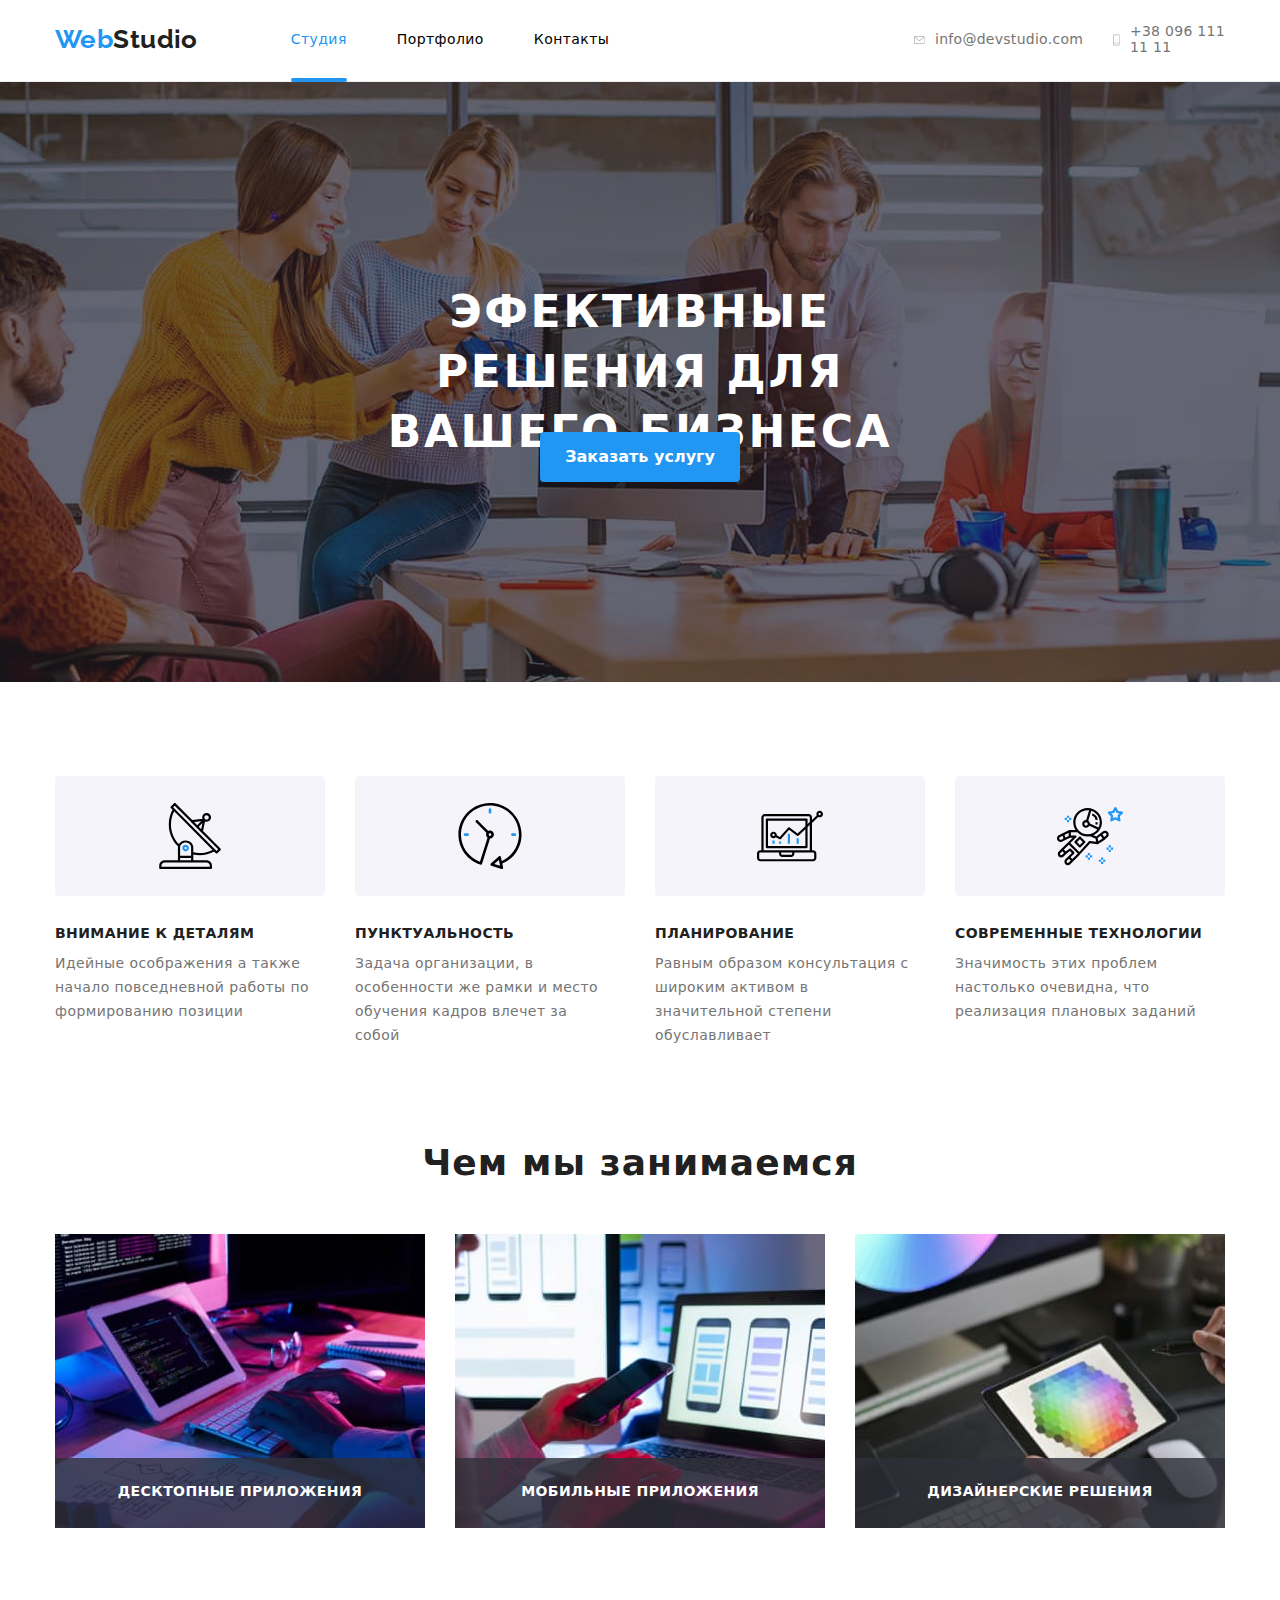
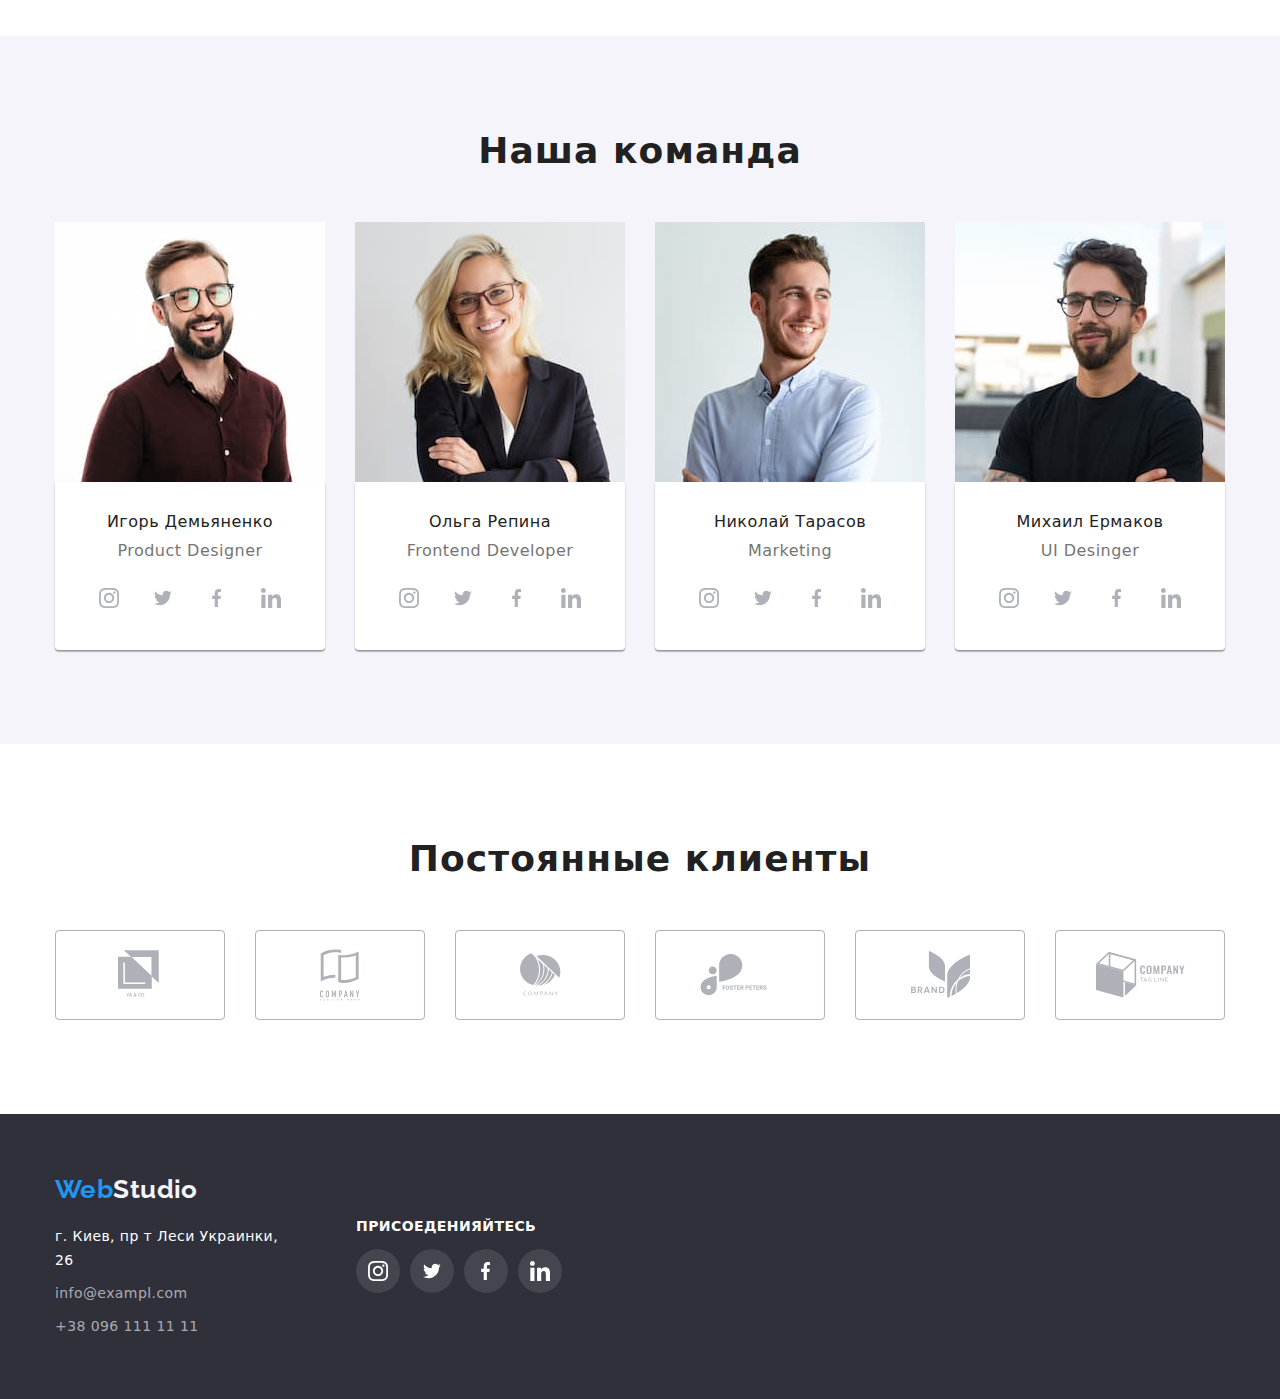
==== commit d7cecef0: "исправления 3" ====
--- a/index.html
+++ b/index.html
@@ -21,9 +21,8 @@
             <a class="item-c site-nav link link-web link-black" href="#smd">Web<span>Studio</span></a>
                <ul class="mar site-nav">
                 <li class="item  ">
-                    <a class="  ddd studia"
+                    <a class="ddd studia"
                         href=" "><span>Студия</span></a>
-                        <!-- hd link  link-blue -->
                 </li>
                 <li class="item">
                     <a class="hd  link link-blue " href="portfolio.html">Портфолио</a>
@@ -51,7 +50,6 @@
         </div>
     
         </div>
-    <!-- animate__animated animate__backInRight -->
     </header>
     <main>
          <section class="hero">
@@ -124,22 +122,22 @@
                 <li class="we-li">
                     <div class="we-li-conteiner">
                         <img class="we-img" src="./images/1.jpg" width="370" height="294" alt="1">
-                        <button class="button-we button-we-fist"> Десктопные приложения 
-                        </button>
+                        <div class="button-we button-we-fist"><p class="we-p">Десктопные приложения</p>
+                        </div>
                     </div>
                 </li>
                 <li class="we-li">
                     <div class="we-li-conteiner">
                         <img  class="we-img" src="./images/2.jpg" width="370" height="294" alt="2">
-                        <button class="button-we button-we-second"> Мобильные приложения 
-                        </button>
+                        <div class="button-we button-we-second"><p class="we-p"p>Мобильные приложения</p> 
+                        </div>
                     </div>
                 </li>
                 <li class="we-li">
                     <div class="we-li-conteiner">
                         <img  class="we-img" src="./images/3.jpg" width="370" height="294" alt="3">
-                        <button class="button-we button-we-last"> Дизайнерские решения 
-                        </button>
+                        <div class="button-we button-we-last"><p class="we-p">Дизайнерские решения</p> 
+                        </div>
                     </div>
                 </li>
                     </ul>
--- a/css/styles.css
+++ b/css/styles.css
@@ -45,8 +45,8 @@
 
 .header {
 
-  padding-top: 32px;
-  padding-bottom: 32px;
+  padding-top: 24px;
+  padding-bottom: 25px;
   background-color:var(--header-color);
   font-weight: 500;
   border-bottom:1px solid #ECECEC;
@@ -184,7 +184,6 @@
 
 
 .link-heder-a {
-
   padding: 0;
   margin: 0;
   list-style: none;
@@ -196,15 +195,12 @@
 
   .studia {
   position: relative;
- padding: 11px 0px;
+ padding: 0px;
  display:block; 
  text-decoration: none;
   color:var(--blue-color);
 }
  
-
-
-
 
 .studia::after {
   display: block;
@@ -213,7 +209,7 @@
   width: 100%; 
   height: 4px ; 
   left:0%;
-  bottom:-75%;
+  bottom:-30px;
   background-color: #2196F3;
   border-radius: 2px;
    opacity:1;
@@ -242,7 +238,7 @@
 
 .hd,.portfolio-line {
 position: relative;
- padding: 14px 0px;
+ padding: 0px;
  display:block; 
  text-decoration: none;
 }
@@ -257,7 +253,7 @@
   width: 100%; 
   height: 4px ; 
   left:0%;
-  bottom:-75%;
+  bottom:-33px;
   background-color: #2196F3;;
   border-radius: 2px;
   opacity:1;
@@ -540,15 +536,18 @@
 
 
 .button-we {
+  padding: auto;
   display:block;
+  position: relative;
   position:absolute;
   content: "";
   left:0%;
-  bottom: 0%;
+  bottom:0%;
   width:370px;
   height: 70px;
   transform: translate(0%,0%);
   border: none;
+
 }
 
 .button-we {
@@ -562,6 +561,19 @@
 text-transform: uppercase; 
 color: #FFFFFF; 
 background: rgba(47, 48, 58, 0.8);
+}
+
+.we-p {
+  width: 100%;
+  display: block;
+  position:absolute;
+  left:50%;
+  bottom:50%;
+  transform: translate(-50%,-50%);
+  margin: 0;
+
+  
+
 }
 
 
